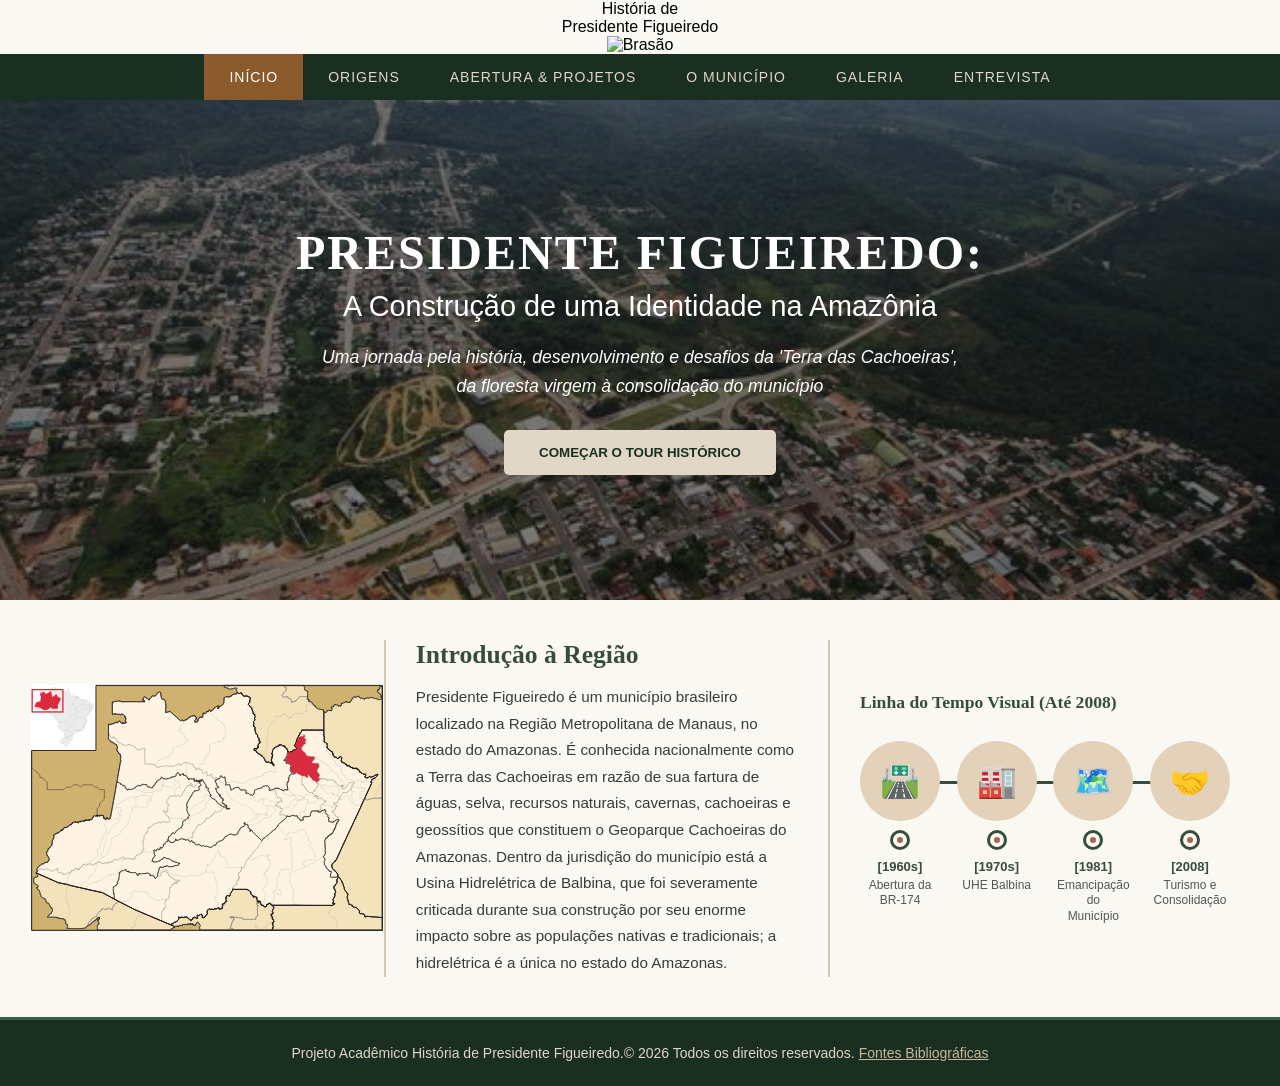
==== index.html @ 741ff8fd "teste2" ====
<!DOCTYPE html>
<html lang="pt-br">
<head>
    <meta charset="UTF-8">
    <meta name="viewport" content="width=device-width, initial-scale=1.0">
    <title>História PF</title>
    <link rel="stylesheet" href="/css/style.css">
</head>
<body>
    
    <!-- inicio da pagina -->
    <header class="header-container">
        
        <div class="texto-topo1">História de</div>
        <div class="texto-topo2">Presidente Figueiredo</div>
        <img class="Brasão-cidade" src="#" alt="Brasão">
        <nav class="barra-navegacao">
            <ul class="links-paginas">
                <li><a class="active" href="#home">INÍCIO</a></li>
                <li><a href="/pages/origens.html">ORIGENS</a></li>
                <li><a href="/pages/abertura_projetos.html">ABERTURA & PROJETOS</a></li>
                <li><a href="/pages/municipio.html">O MUNICÍPIO</a></li>
                <li><a href="/pages/galeria.html">GALERIA</a></li>
                <li><a href="/pages/entrevista.html">ENTREVISTA</a></li>
            </ul>
        </nav>
    </header>

    <main class="main-container">

        <!-- titulo-->
        <section class="secao-inicial">
            <div class="overlay">
                <div class="conteudo-secao">
                    <h1>PRESIDENTE FIGUEIREDO:</h1>
                    <p class="subtitulo">A Construção de uma Identidade na Amazônia</p>
                    <p class="descricao">Uma jornada pela história, desenvolvimento e desafios da 'Terra das Cachoeiras',<br>
                        da floresta virgem à consolidação do município</p>
                    <button class="botao-tour">COMEÇAR O TOUR HISTÓRICO</button>
                </div>
            </div>
        </section>
        
        <!--intro e linha do tempo-->
        <section class="introducao-container">

            <!-- Coluna 1: Mapa -->
            <img src="/img/Presidente_FigueiredoMapa.svg" alt="mapa da cidade" class="mapa-img">

            <!-- Coluna 2: Texto -->
            <article class="bloco-texto">
                <h2>Introdução à Região</h2>
                <p>
                    Presidente Figueiredo é um município brasileiro localizado na Região Metropolitana de Manaus, no estado do
                    Amazonas. É conhecida nacionalmente como a Terra das Cachoeiras em razão de sua fartura de águas, selva,
                    recursos naturais, cavernas, cachoeiras e geossítios que constituem o Geoparque Cachoeiras do Amazonas. Dentro
                    da jurisdição do município está a Usina Hidrelétrica de Balbina, que foi severamente criticada durante sua
                    construção por seu enorme impacto sobre as populações nativas e tradicionais; a hidrelétrica é a única no estado
                    do Amazonas.
                </p>
            </article>

            <!-- Coluna 3: Linha do Tempo -->
            <aside class="timeline-container">
                <h3 class="timeline-title">Linha do Tempo Visual (Até 2008)</h3>
            
                <div class="timeline">
                    <div class="timeline-line"></div>
            
                    <div class="timeline-item">
                        <div class="timeline-icon">🛣️</div>
                        <div class="timeline-node"></div>
                        <div class="timeline-content">
                            <span class="timeline-date">[1960s]</span>
                            <span class="timeline-text">Abertura da BR-174</span>
                        </div>
                    </div>
            
                    <div class="timeline-item">
                        <div class="timeline-icon">🏭</div>
                        <div class="timeline-node"></div>
                        <div class="timeline-content">
                            <span class="timeline-date">[1970s]</span>
                            <span class="timeline-text">UHE Balbina</span>
                        </div>
                    </div>
            
                    <div class="timeline-item">
                        <div class="timeline-icon">🗺️</div>
                        <div class="timeline-node"></div>
                        <div class="timeline-content">
                            <span class="timeline-date">[1981]</span>
                            <span class="timeline-text">Emancipação do<br>Município</span>
                        </div>
                    </div>
            
                    <div class="timeline-item">
                        <div class="timeline-icon">🤝</div>
                        <div class="timeline-node"></div>
                        <div class="timeline-content">
                            <span class="timeline-date">[2008]</span>
                            <span class="timeline-text">Turismo e<br>Consolidação</span>
                        </div>
                    </div>
                </div>
            </aside>

        </section>
    </main>

    <footer class="footer-copyright">
        <div class="footer-conteudo">
            <p>Projeto Acadêmico História de Presidente Figueiredo.&copy; 2026 Todos os direitos reservados. <a href="/pages/bibliografia.html" target="_blank">Fontes Bibliográficas</a></p>
        </div>
    </footer>

</body>
</html>
---- css/style.css ----
* {
    margin: 0;
    padding: 0;
    box-sizing: border-box;
    font-family: 'Segoe UI', Tahoma, Geneva, Verdana, sans-serif;
}

:root {
    --bg-color: #FAF8F2;
    --text-dark: #1A1A1A;
    --line-color: #384C3E;
    --icon-bg: #E3D1BA;
    --node-inner: #A4694D;
}

body {
    margin: 0;
    display: flex;
    flex-direction: column;
    min-height: 100vh;
    background-color: var(--bg-color);
}

/* ── HEADER ── */
.header-container {
    text-align: center;
}

.barra-navegacao {
    background-color: #1a2e22;
    padding: 0;
    width: 100%;
}

.links-paginas {
    list-style: none;
    margin: 0;
    padding: 0;
    display: flex;
    justify-content: center;
    align-items: center;
}

.links-paginas li a {
    display: block;
    padding: 15px 25px;
    color: #e0d7c6;
    text-decoration: none;
    font-weight: 500;
    font-size: 14px;
    letter-spacing: 1px;
    transition: background 0.3s, color 0.3s;
}

.links-paginas li a:hover {
    background-color: #2d4a36;
    color: #ffffff;
}

.active {
    background-color: #8b5a2b !important;
    color: #ffffff !important;
}

/* ── MAIN ── */
.main-container {
    flex: 1;
}

/* ── HERO ── */
.secao-inicial {
    background-image: url('/img/imagem-cidade.jpeg');
    background-size: cover;
    background-position: center;
    background-attachment: fixed;
    min-height: 500px;
    position: relative;
    color: #ffffff;
}

.overlay {
    background-color: rgba(0, 0, 0, 0.5);
    width: 100%;
    height: 100%;
    min-height: 500px;
    display: flex;
    align-items: center;
    justify-content: center;
}

.conteudo-secao {
    text-align: center;
    max-width: 800px;
    padding: 20px;
}

.conteudo-secao h1 {
    font-family: 'Georgia', serif;
    font-size: 3rem;
    margin-bottom: 10px;
    letter-spacing: 2px;
}

.subtitulo {
    font-size: 1.8rem;
    font-weight: 300;
    margin-bottom: 20px;
}

.descricao {
    font-size: 1.1rem;
    line-height: 1.6;
    margin-bottom: 30px;
    font-style: italic;
}

.botao-tour {
    display: inline-block;
    padding: 15px 35px;
    background-color: #e0d7c6;
    color: #1a2e22;
    font-weight: bold;
    border: none;
    border-radius: 5px;
    cursor: pointer;
    transition: transform 0.3s, background 0.3s;
}

.botao-tour:hover {
    background-color: #ffffff;
    transform: scale(1.05);
}

/* ── SEÇÃO INTRO + LINHA DO TEMPO ── */
.introducao-container {
    display: flex;
    flex-direction: row;
    align-items: stretch;
    gap: 0;
    background-color: var(--bg-color);
    padding: 40px 30px;
    max-width: 1400px;
    margin: 0 auto;
    width: 100%;
}

/* Coluna 1 – Mapa */
.mapa-img {
    width: 29%;
    flex-shrink: 0;
    object-fit: contain;
    align-self: center;
}

/* Coluna 2 – Texto */
.bloco-texto {
    flex: 1;
    min-width: 0;
    padding: 0 30px;
    display: flex;
    flex-direction: column;
    justify-content: center;
    border-left: 2px solid #d4c9b0;
    border-right: 2px solid #d4c9b0;
}

.bloco-texto h2 {
    font-family: 'Georgia', serif;
    font-size: 1.6rem;
    color: var(--line-color);
    margin-bottom: 14px;
}

.bloco-texto p {
    font-size: 0.95rem;
    line-height: 1.75;
    color: #3a3a3a;
}

/* Coluna 3 – Timeline */
.timeline-container {
    flex-shrink: 0;
    width: 420px;
    padding: 20px 20px 20px 30px;
    display: flex;
    flex-direction: column;
    justify-content: center;
    align-items: flex-start;
    background-color: var(--bg-color);
    color: var(--text-dark);
}

.timeline-title {
    font-family: 'Georgia', serif;
    font-size: 1.1rem;
    font-weight: bold;
    margin-bottom: 28px;
    color: var(--line-color);
}

/* Linha do tempo – horizontal */
.timeline {
    display: flex;
    flex-direction: row;
    justify-content: space-between;
    align-items: flex-start;
    position: relative;
    width: 100%;
    padding-top: 0;
}

/* Linha conectora horizontal */
.timeline-line {
    position: absolute;
    top: 40px;
    left: 40px;
    right: 40px;
    width: auto;
    height: 3px;
    background-color: var(--line-color);
    z-index: 1;
}

/* Cada item */
.timeline-item {
    display: flex;
    flex-direction: column;
    align-items: center;
    position: relative;
    z-index: 2;
    width: 80px;
    text-align: center;
}

/* Ícone circular */
.timeline-icon {
    width: 80px;
    height: 80px;
    background-color: var(--icon-bg);
    border-radius: 50%;
    display: flex;
    justify-content: center;
    align-items: center;
    font-size: 32px;
    flex-shrink: 0;
    margin-bottom: 12px;
}

/* Nó na linha */
.timeline-node {
    width: 14px;
    height: 14px;
    background-color: var(--node-inner);
    border: 4px solid var(--bg-color);
    box-shadow: 0 0 0 3px var(--line-color);
    border-radius: 50%;
    margin-bottom: 12px;
}

/* Texto abaixo do nó */
.timeline-content {
    display: flex;
    flex-direction: column;
    align-items: center;
}

.timeline-date {
    font-weight: bold;
    font-size: 13px;
    margin-bottom: 4px;
    color: var(--line-color);
}

.timeline-text {
    font-size: 12px;
    line-height: 1.3;
    color: #555;
}

/* ── FOOTER ── */
.footer-copyright {
    background-color: #1a2e22;
    color: #e0d7c6;
    padding: 5px 0;
    font-family: 'Georgia', serif;
    font-size: 14px;
    border-top: 3px solid #3d5a45;
}

.footer-conteudo {
    padding: 20px;
    text-align: center;
}

.footer-conteudo a {
    color: #c9b99a;
    text-decoration: underline;
}

/* ── RESPONSIVIDADE ── */
@media (max-width: 1024px) {
    .timeline-container {
        width: 360px;
    }
}

@media (max-width: 768px) {
    .introducao-container {
        flex-direction: column;
        align-items: center;
        padding: 30px 20px;
        gap: 30px;
    }

    .mapa-img {
        width: 180px;
    }

    .bloco-texto {
        border-left: none;
        border-right: none;
        border-top: 2px solid #d4c9b0;
        border-bottom: 2px solid #d4c9b0;
        padding: 20px 0;
    }

    .timeline-container {
        width: 100%;
        padding: 0;
        align-items: center;
    }

    .timeline-title {
        text-align: center;
    }

    .timeline-line {
        top: 40px;
        left: 40px;
        right: 40px;
    }

    .conteudo-secao h1 {
        font-size: 2rem;
    }

    .subtitulo {
        font-size: 1.3rem;
    }
}

@media (max-width: 480px) {
    .links-paginas {
        flex-wrap: wrap;
    }

    .links-paginas li a {
        padding: 10px 12px;
        font-size: 12px;
    }

    .timeline-item {
        width: 60px;
    }

    .timeline-icon {
        width: 60px;
        height: 60px;
        font-size: 24px;
    }

    .timeline-line {
        top: 30px;
        left: 30px;
        right: 30px;
    }
}
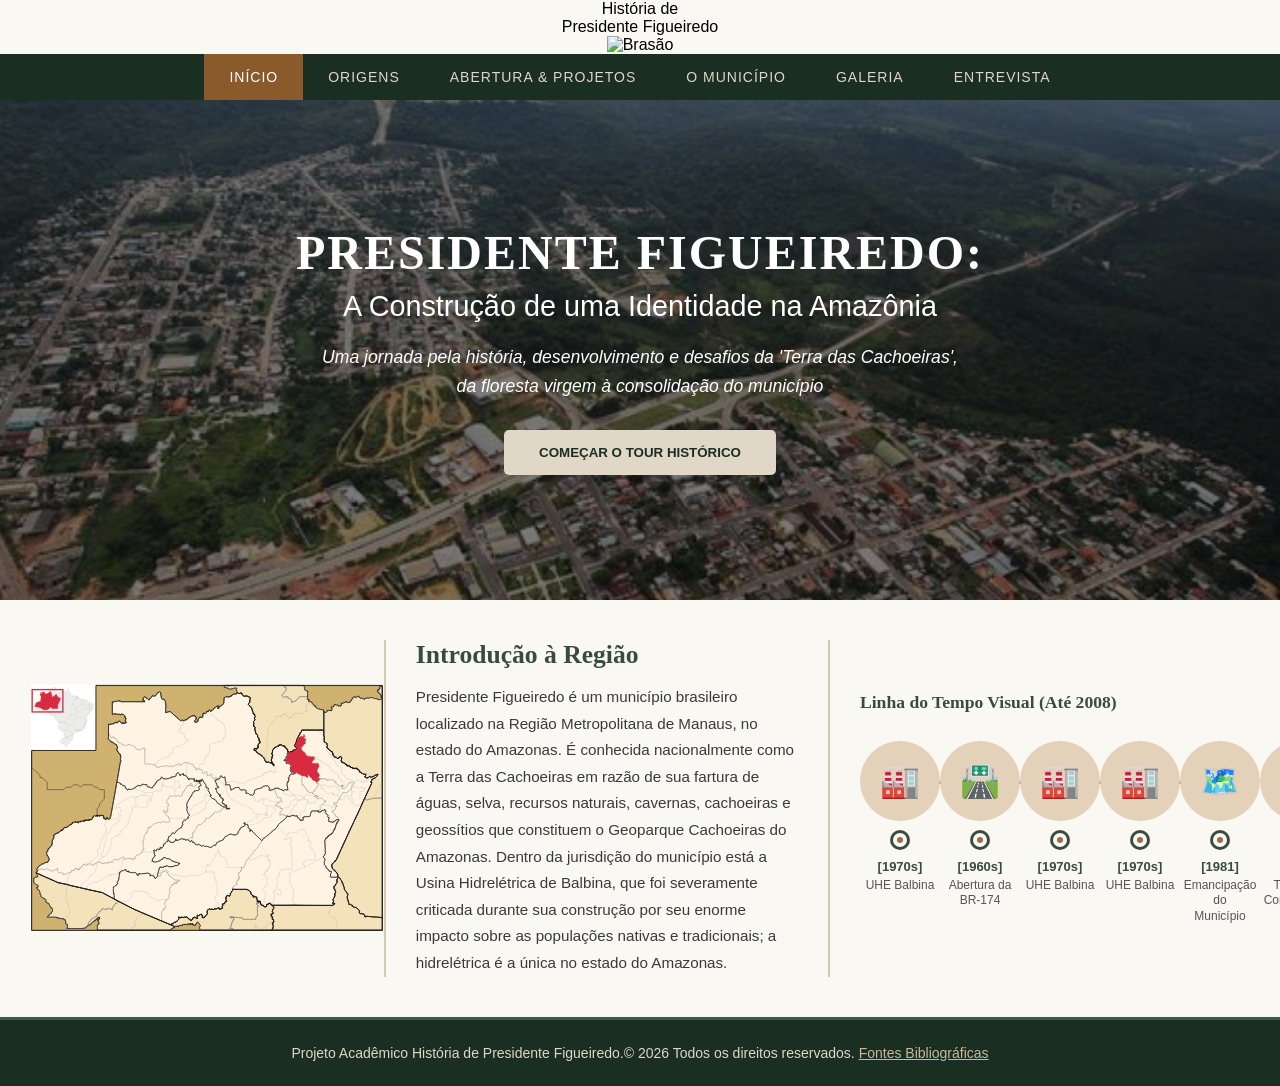
==== commit cfc70430: "modificação index e origens" ====
--- a/index.html
+++ b/index.html
@@ -16,7 +16,7 @@
         <img class="Brasão-cidade" src="#" alt="Brasão">
         <nav class="barra-navegacao">
             <ul class="links-paginas">
-                <li><a class="active" href="#home">INÍCIO</a></li>
+                <li><a class="active" href="#">INÍCIO</a></li>
                 <li><a href="/pages/origens.html">ORIGENS</a></li>
                 <li><a href="/pages/abertura_projetos.html">ABERTURA & PROJETOS</a></li>
                 <li><a href="/pages/municipio.html">O MUNICÍPIO</a></li>
@@ -63,9 +63,18 @@
             <!-- Coluna 3: Linha do Tempo -->
             <aside class="timeline-container">
                 <h3 class="timeline-title">Linha do Tempo Visual (Até 2008)</h3>
-            
+                <!--tudo aq será re-editado-->
                 <div class="timeline">
                     <div class="timeline-line"></div>
+
+                    <div class="timeline-item">
+                        <div class="timeline-icon">🏭</div>
+                        <div class="timeline-node"></div>
+                        <div class="timeline-content">
+                            <span class="timeline-date">[1970s]</span>
+                            <span class="timeline-text">UHE Balbina</span>
+                        </div>
+                    </div>
             
                     <div class="timeline-item">
                         <div class="timeline-icon">🛣️</div>
@@ -84,7 +93,16 @@
                             <span class="timeline-text">UHE Balbina</span>
                         </div>
                     </div>
-            
+
+                    <div class="timeline-item">
+                        <div class="timeline-icon">🏭</div>
+                        <div class="timeline-node"></div>
+                        <div class="timeline-content">
+                            <span class="timeline-date">[1970s]</span>
+                            <span class="timeline-text">UHE Balbina</span>
+                        </div>
+                    </div>
+
                     <div class="timeline-item">
                         <div class="timeline-icon">🗺️</div>
                         <div class="timeline-node"></div>
@@ -104,7 +122,6 @@
                     </div>
                 </div>
             </aside>
-
         </section>
     </main>
 
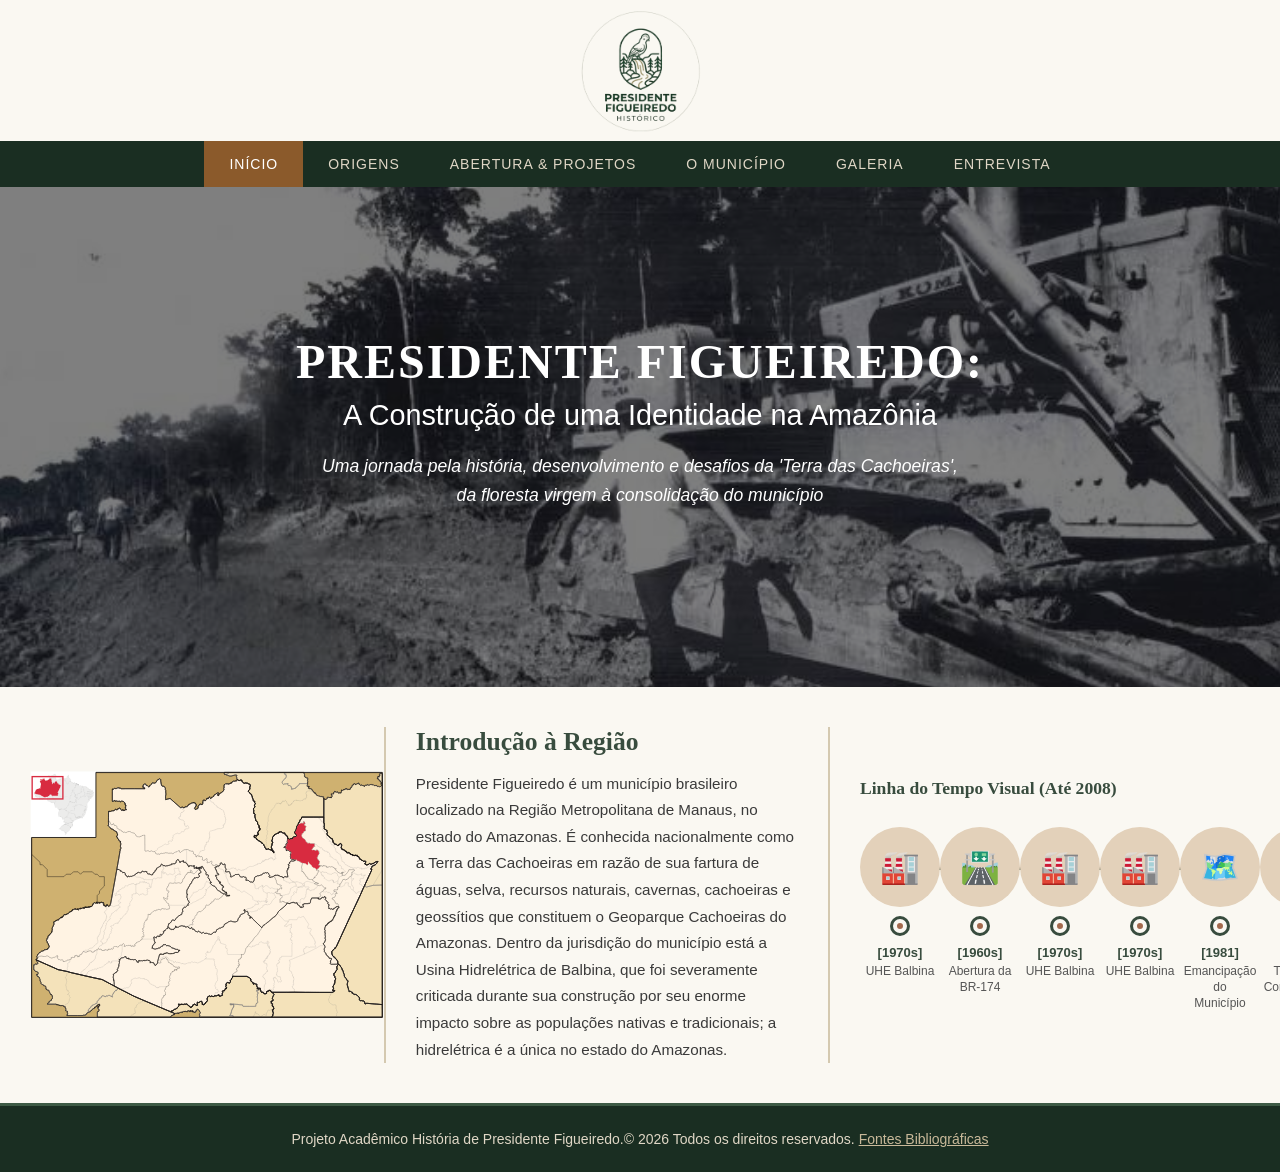
==== commit 86fdf5cb: "alteração header, link e navs. Logo adicinonada" ====
--- a/index.html
+++ b/index.html
@@ -4,6 +4,7 @@
     <meta charset="UTF-8">
     <meta name="viewport" content="width=device-width, initial-scale=1.0">
     <title>História PF</title>
+    <link rel="icon" type="logo" href="/img/galo,logomini.png">
     <link rel="stylesheet" href="/css/style.css">
 </head>
 <body>
@@ -11,20 +12,29 @@
     <!-- inicio da pagina -->
     <header class="header-container">
         
-        <div class="texto-topo1">História de</div>
-        <div class="texto-topo2">Presidente Figueiredo</div>
-        <img class="Brasão-cidade" src="#" alt="Brasão">
-        <nav class="barra-navegacao">
-            <ul class="links-paginas">
-                <li><a class="active" href="#">INÍCIO</a></li>
-                <li><a href="/pages/origens.html">ORIGENS</a></li>
-                <li><a href="/pages/abertura_projetos.html">ABERTURA & PROJETOS</a></li>
-                <li><a href="/pages/municipio.html">O MUNICÍPIO</a></li>
-                <li><a href="/pages/galeria.html">GALERIA</a></li>
-                <li><a href="/pages/entrevista.html">ENTREVISTA</a></li>
-            </ul>
-        </nav>
+        <div class="logo-container">
+
+            <img class="logo-site" src="/img/galo,logomax.png" alt="Logo Site">
+
+            <!--
+            <div class="texto-logo">
+                <span class="subtitulo-logo">História de</span>
+                <h1 class="titulo-logo">Presidente<br>Figueiredo</h1>
+            </div>
+            -->
+        </div>
     </header>
+
+    <nav class="barra-navegacao">
+        <ul class="links-paginas">
+            <li><a class="active" href="#">INÍCIO</a></li>
+            <li><a href="/pages/origens.html">ORIGENS</a></li>
+            <li><a href="/pages/abertura_projetos.html">ABERTURA & PROJETOS</a></li>
+            <li><a href="/pages/municipio.html">O MUNICÍPIO</a></li>
+            <li><a href="/pages/galeria.html">GALERIA</a></li>
+            <li><a href="/pages/entrevista.html">ENTREVISTA</a></li>
+        </ul>
+    </nav>
 
     <main class="main-container">
 
@@ -36,7 +46,7 @@
                     <p class="subtitulo">A Construção de uma Identidade na Amazônia</p>
                     <p class="descricao">Uma jornada pela história, desenvolvimento e desafios da 'Terra das Cachoeiras',<br>
                         da floresta virgem à consolidação do município</p>
-                    <button class="botao-tour">COMEÇAR O TOUR HISTÓRICO</button>
+                    <!--<button class="botao-tour">COMEÇAR O TOUR HISTÓRICO</button>-->
                 </div>
             </div>
         </section>
--- a/css/style.css
+++ b/css/style.css
@@ -22,6 +22,17 @@
 }
 
 /* ── HEADER ── */
+
+.logo-container {
+    display: flex;
+    align-items: center;
+    justify-content: center;
+}
+
+.logo-site {
+    width: 11%;
+}
+
 .header-container {
     text-align: center;
 }
@@ -30,6 +41,9 @@
     background-color: #1a2e22;
     padding: 0;
     width: 100%;
+    position: sticky;
+    top: 0;
+    z-index: 1000;
 }
 
 .links-paginas {
@@ -69,7 +83,7 @@
 
 /* ── HERO ── */
 .secao-inicial {
-    background-image: url('/img/imagem-cidade.jpeg');
+    background-image: url('/img/construcaobr.jpg');
     background-size: cover;
     background-position: center;
     background-attachment: fixed;
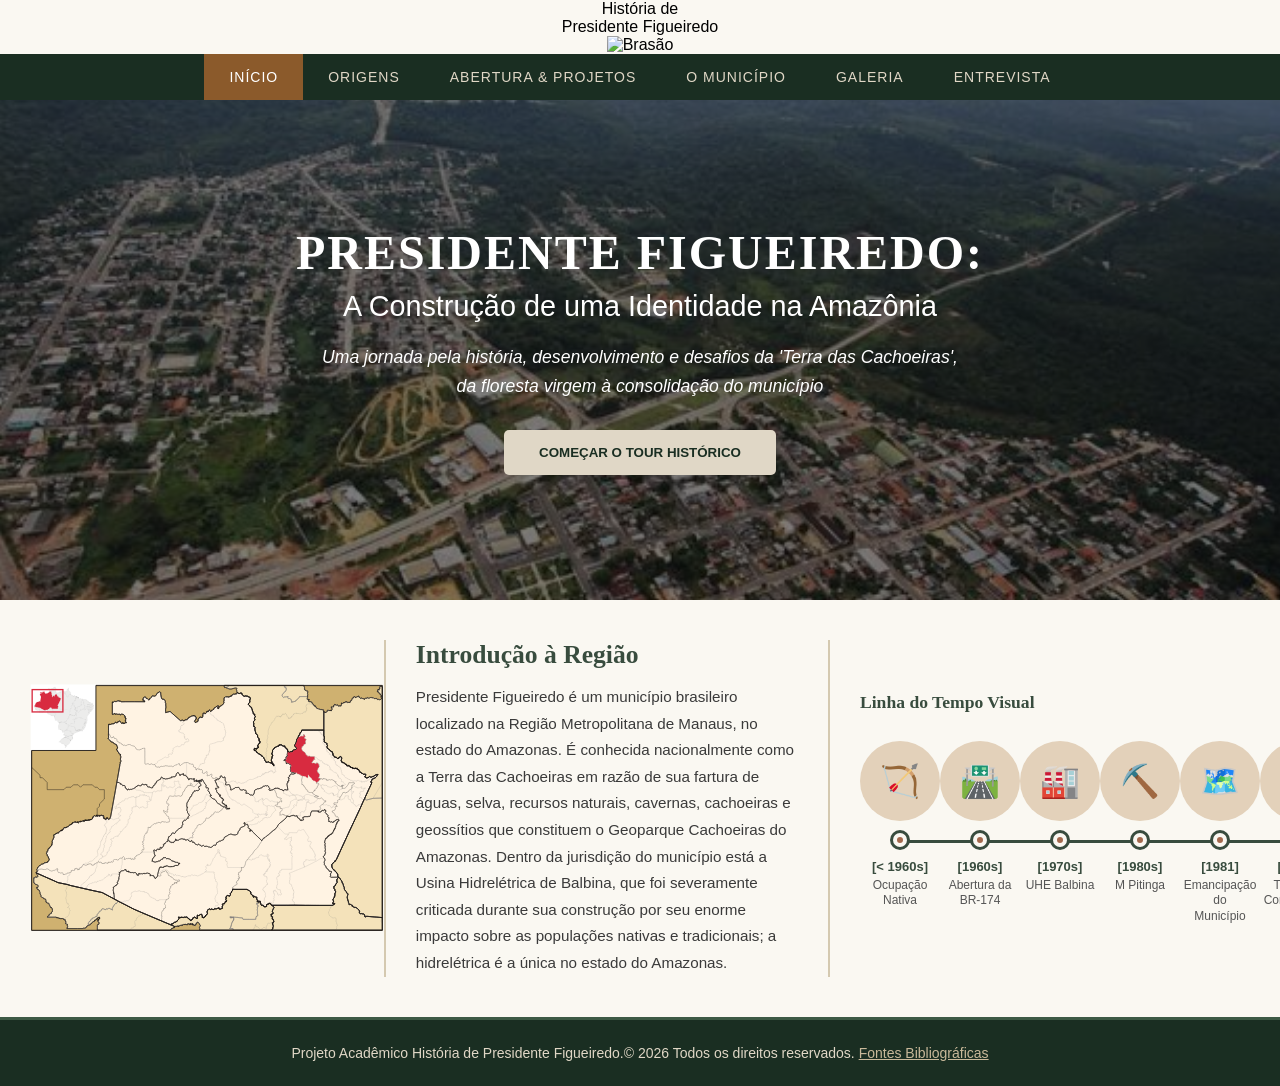
==== commit 93875681: "modificação linha do tempo" ====
--- a/index.html
+++ b/index.html
@@ -4,7 +4,6 @@
     <meta charset="UTF-8">
     <meta name="viewport" content="width=device-width, initial-scale=1.0">
     <title>História PF</title>
-    <link rel="icon" type="logo" href="/img/galo,logomini.png">
     <link rel="stylesheet" href="/css/style.css">
 </head>
 <body>
@@ -12,29 +11,20 @@
     <!-- inicio da pagina -->
     <header class="header-container">
         
-        <div class="logo-container">
-
-            <img class="logo-site" src="/img/galo,logomax.png" alt="Logo Site">
-
-            <!--
-            <div class="texto-logo">
-                <span class="subtitulo-logo">História de</span>
-                <h1 class="titulo-logo">Presidente<br>Figueiredo</h1>
-            </div>
-            -->
-        </div>
+        <div class="texto-topo1">História de</div>
+        <div class="texto-topo2">Presidente Figueiredo</div>
+        <img class="Brasão-cidade" src="#" alt="Brasão">
+        <nav class="barra-navegacao">
+            <ul class="links-paginas">
+                <li><a class="active" href="#">INÍCIO</a></li>
+                <li><a href="/pages/origens.html">ORIGENS</a></li>
+                <li><a href="/pages/abertura_projetos.html">ABERTURA & PROJETOS</a></li>
+                <li><a href="/pages/municipio.html">O MUNICÍPIO</a></li>
+                <li><a href="/pages/galeria.html">GALERIA</a></li>
+                <li><a href="/pages/entrevista.html">ENTREVISTA</a></li>
+            </ul>
+        </nav>
     </header>
-
-    <nav class="barra-navegacao">
-        <ul class="links-paginas">
-            <li><a class="active" href="#">INÍCIO</a></li>
-            <li><a href="/pages/origens.html">ORIGENS</a></li>
-            <li><a href="/pages/abertura_projetos.html">ABERTURA & PROJETOS</a></li>
-            <li><a href="/pages/municipio.html">O MUNICÍPIO</a></li>
-            <li><a href="/pages/galeria.html">GALERIA</a></li>
-            <li><a href="/pages/entrevista.html">ENTREVISTA</a></li>
-        </ul>
-    </nav>
 
     <main class="main-container">
 
@@ -46,7 +36,7 @@
                     <p class="subtitulo">A Construção de uma Identidade na Amazônia</p>
                     <p class="descricao">Uma jornada pela história, desenvolvimento e desafios da 'Terra das Cachoeiras',<br>
                         da floresta virgem à consolidação do município</p>
-                    <!--<button class="botao-tour">COMEÇAR O TOUR HISTÓRICO</button>-->
+                    <button class="botao-tour">COMEÇAR O TOUR HISTÓRICO</button>
                 </div>
             </div>
         </section>
@@ -72,17 +62,17 @@
 
             <!-- Coluna 3: Linha do Tempo -->
             <aside class="timeline-container">
-                <h3 class="timeline-title">Linha do Tempo Visual (Até 2008)</h3>
+                <h3 class="timeline-title">Linha do Tempo Visual</h3>
                 <!--tudo aq será re-editado-->
                 <div class="timeline">
                     <div class="timeline-line"></div>
 
                     <div class="timeline-item">
-                        <div class="timeline-icon">🏭</div>
+                        <div class="timeline-icon">🏹</div>
                         <div class="timeline-node"></div>
                         <div class="timeline-content">
-                            <span class="timeline-date">[1970s]</span>
-                            <span class="timeline-text">UHE Balbina</span>
+                            <span class="timeline-date">[< 1960s]</span>
+                            <span class="timeline-text">Ocupação Nativa</span>
                         </div>
                     </div>
             
@@ -105,11 +95,11 @@
                     </div>
 
                     <div class="timeline-item">
-                        <div class="timeline-icon">🏭</div>
+                        <div class="timeline-icon">⛏️</div>
                         <div class="timeline-node"></div>
                         <div class="timeline-content">
-                            <span class="timeline-date">[1970s]</span>
-                            <span class="timeline-text">UHE Balbina</span>
+                            <span class="timeline-date">[1980s]</span>
+                            <span class="timeline-text">M Pitinga</span>
                         </div>
                     </div>
 
@@ -126,7 +116,7 @@
                         <div class="timeline-icon">🤝</div>
                         <div class="timeline-node"></div>
                         <div class="timeline-content">
-                            <span class="timeline-date">[2008]</span>
+                            <span class="timeline-date">[2000s]</span>
                             <span class="timeline-text">Turismo e<br>Consolidação</span>
                         </div>
                     </div>
--- a/css/style.css
+++ b/css/style.css
@@ -22,17 +22,6 @@
 }
 
 /* ── HEADER ── */
-
-.logo-container {
-    display: flex;
-    align-items: center;
-    justify-content: center;
-}
-
-.logo-site {
-    width: 11%;
-}
-
 .header-container {
     text-align: center;
 }
@@ -41,9 +30,6 @@
     background-color: #1a2e22;
     padding: 0;
     width: 100%;
-    position: sticky;
-    top: 0;
-    z-index: 1000;
 }
 
 .links-paginas {
@@ -83,7 +69,7 @@
 
 /* ── HERO ── */
 .secao-inicial {
-    background-image: url('/img/construcaobr.jpg');
+    background-image: url('/img/imagem-cidade.jpeg');
     background-size: cover;
     background-position: center;
     background-attachment: fixed;
@@ -226,9 +212,9 @@
 /* Linha conectora horizontal */
 .timeline-line {
     position: absolute;
-    top: 40px;
+    top: 99px;
     left: 40px;
-    right: 40px;
+    right: -62px;
     width: auto;
     height: 3px;
     background-color: var(--line-color);
@@ -349,7 +335,7 @@
     }
 
     .timeline-line {
-        top: 40px;
+        top: 99px;
         left: 40px;
         right: 40px;
     }
@@ -384,7 +370,7 @@
     }
 
     .timeline-line {
-        top: 30px;
+        top: 79px; /* ícone (60px) + margin-bottom (12px) + metade do nó (7px) */
         left: 30px;
         right: 30px;
     }
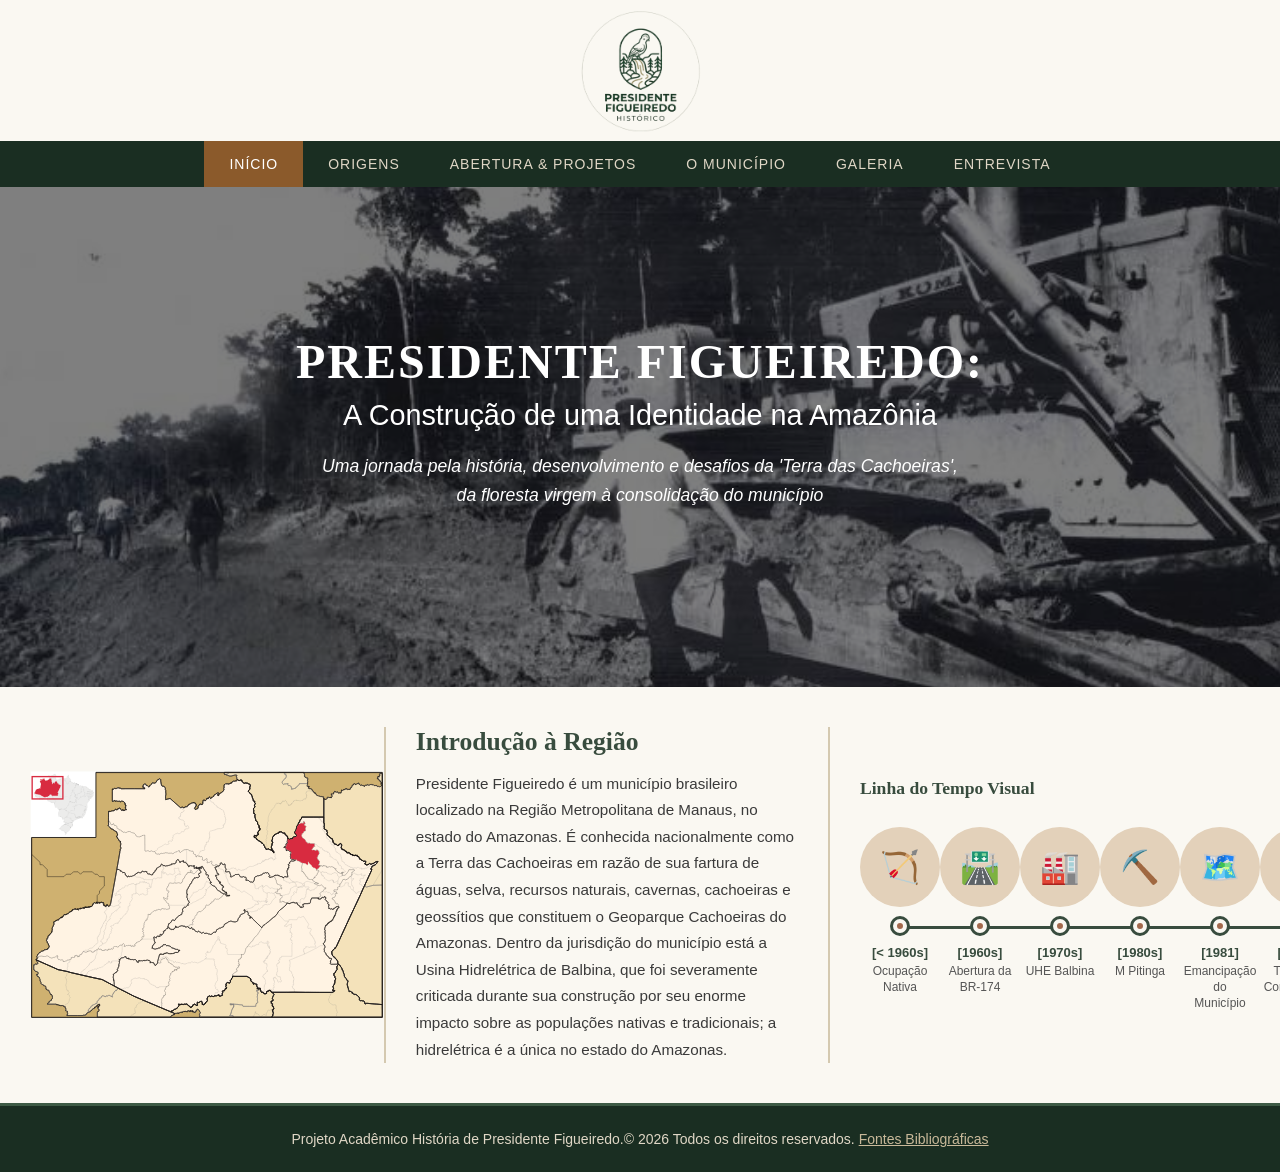
==== commit caf05b65: "Merge branch 'main' of https://github.com/antoniooccarlos/ProjetoExten--o" ====
--- a/index.html
+++ b/index.html
@@ -4,6 +4,7 @@
     <meta charset="UTF-8">
     <meta name="viewport" content="width=device-width, initial-scale=1.0">
     <title>História PF</title>
+    <link rel="icon" type="logo" href="/img/galo,logomini.png">
     <link rel="stylesheet" href="/css/style.css">
 </head>
 <body>
@@ -11,20 +12,29 @@
     <!-- inicio da pagina -->
     <header class="header-container">
         
-        <div class="texto-topo1">História de</div>
-        <div class="texto-topo2">Presidente Figueiredo</div>
-        <img class="Brasão-cidade" src="#" alt="Brasão">
-        <nav class="barra-navegacao">
-            <ul class="links-paginas">
-                <li><a class="active" href="#">INÍCIO</a></li>
-                <li><a href="/pages/origens.html">ORIGENS</a></li>
-                <li><a href="/pages/abertura_projetos.html">ABERTURA & PROJETOS</a></li>
-                <li><a href="/pages/municipio.html">O MUNICÍPIO</a></li>
-                <li><a href="/pages/galeria.html">GALERIA</a></li>
-                <li><a href="/pages/entrevista.html">ENTREVISTA</a></li>
-            </ul>
-        </nav>
+        <div class="logo-container">
+
+            <img class="logo-site" src="/img/galo,logomax.png" alt="Logo Site">
+
+            <!--
+            <div class="texto-logo">
+                <span class="subtitulo-logo">História de</span>
+                <h1 class="titulo-logo">Presidente<br>Figueiredo</h1>
+            </div>
+            -->
+        </div>
     </header>
+
+    <nav class="barra-navegacao">
+        <ul class="links-paginas">
+            <li><a class="active" href="#">INÍCIO</a></li>
+            <li><a href="/pages/origens.html">ORIGENS</a></li>
+            <li><a href="/pages/abertura_projetos.html">ABERTURA & PROJETOS</a></li>
+            <li><a href="/pages/municipio.html">O MUNICÍPIO</a></li>
+            <li><a href="/pages/galeria.html">GALERIA</a></li>
+            <li><a href="/pages/entrevista.html">ENTREVISTA</a></li>
+        </ul>
+    </nav>
 
     <main class="main-container">
 
@@ -36,7 +46,7 @@
                     <p class="subtitulo">A Construção de uma Identidade na Amazônia</p>
                     <p class="descricao">Uma jornada pela história, desenvolvimento e desafios da 'Terra das Cachoeiras',<br>
                         da floresta virgem à consolidação do município</p>
-                    <button class="botao-tour">COMEÇAR O TOUR HISTÓRICO</button>
+                    <!--<button class="botao-tour">COMEÇAR O TOUR HISTÓRICO</button>-->
                 </div>
             </div>
         </section>
--- a/css/style.css
+++ b/css/style.css
@@ -22,6 +22,17 @@
 }
 
 /* ── HEADER ── */
+
+.logo-container {
+    display: flex;
+    align-items: center;
+    justify-content: center;
+}
+
+.logo-site {
+    width: 11%;
+}
+
 .header-container {
     text-align: center;
 }
@@ -30,6 +41,9 @@
     background-color: #1a2e22;
     padding: 0;
     width: 100%;
+    position: sticky;
+    top: 0;
+    z-index: 1000;
 }
 
 .links-paginas {
@@ -69,7 +83,7 @@
 
 /* ── HERO ── */
 .secao-inicial {
-    background-image: url('/img/imagem-cidade.jpeg');
+    background-image: url('/img/construcaobr.jpg');
     background-size: cover;
     background-position: center;
     background-attachment: fixed;
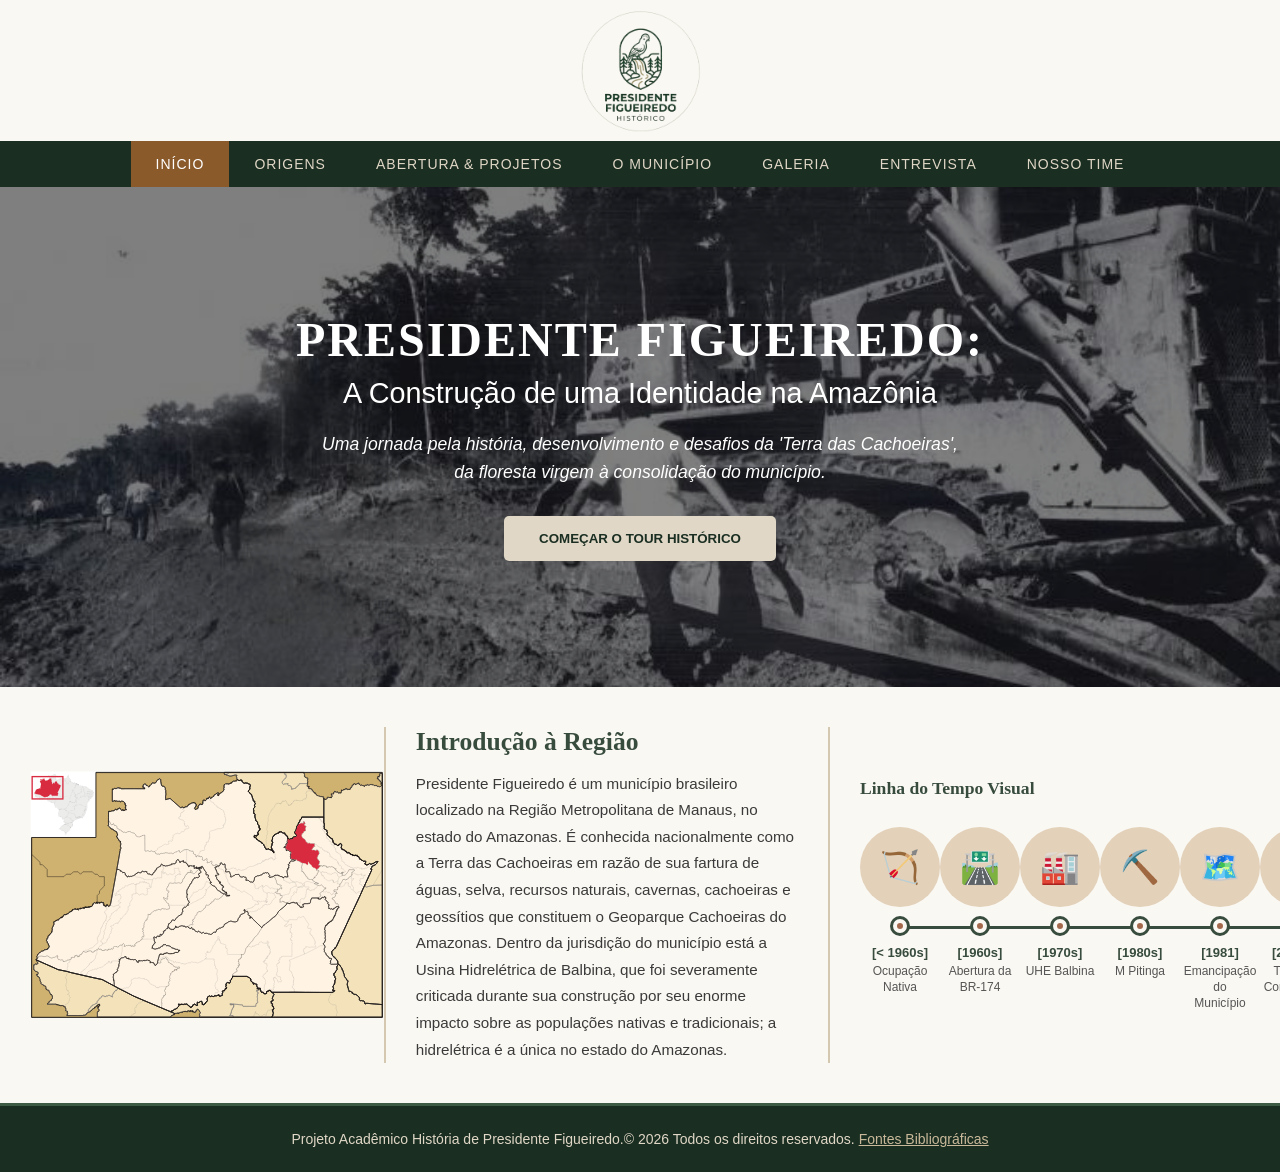
==== commit e536124f: "edição das pgs e mudanças no codigo e comentarios" ====
--- a/index.html
+++ b/index.html
@@ -3,7 +3,7 @@
 <head>
     <meta charset="UTF-8">
     <meta name="viewport" content="width=device-width, initial-scale=1.0">
-    <title>História PF</title>
+    <title>PF Histórico</title>
     <link rel="icon" type="logo" href="/img/galo,logomini.png">
     <link rel="stylesheet" href="/css/style.css">
 </head>
@@ -33,31 +33,30 @@
             <li><a href="/pages/municipio.html">O MUNICÍPIO</a></li>
             <li><a href="/pages/galeria.html">GALERIA</a></li>
             <li><a href="/pages/entrevista.html">ENTREVISTA</a></li>
+            <li><a href="#">NOSSO TIME</a></li>
         </ul>
     </nav>
 
     <main class="main-container">
 
-        <!-- titulo-->
         <section class="secao-inicial">
             <div class="overlay">
                 <div class="conteudo-secao">
                     <h1>PRESIDENTE FIGUEIREDO:</h1>
                     <p class="subtitulo">A Construção de uma Identidade na Amazônia</p>
                     <p class="descricao">Uma jornada pela história, desenvolvimento e desafios da 'Terra das Cachoeiras',<br>
-                        da floresta virgem à consolidação do município</p>
-                    <!--<button class="botao-tour">COMEÇAR O TOUR HISTÓRICO</button>-->
+                        da floresta virgem à consolidação do município.
+                    </p>
+                    <a href="/pages/origens.html"><button class="botao-tour">COMEÇAR O TOUR HISTÓRICO</button></a>
                 </div>
             </div>
         </section>
         
-        <!--intro e linha do tempo-->
+
         <section class="introducao-container">
 
-            <!-- Coluna 1: Mapa -->
             <img src="/img/Presidente_FigueiredoMapa.svg" alt="mapa da cidade" class="mapa-img">
 
-            <!-- Coluna 2: Texto -->
             <article class="bloco-texto">
                 <h2>Introdução à Região</h2>
                 <p>
@@ -70,10 +69,8 @@
                 </p>
             </article>
 
-            <!-- Coluna 3: Linha do Tempo -->
             <aside class="timeline-container">
                 <h3 class="timeline-title">Linha do Tempo Visual</h3>
-                <!--tudo aq será re-editado-->
                 <div class="timeline">
                     <div class="timeline-line"></div>
 
@@ -126,7 +123,7 @@
                         <div class="timeline-icon">🤝</div>
                         <div class="timeline-node"></div>
                         <div class="timeline-content">
-                            <span class="timeline-date">[2000s]</span>
+                            <span class="timeline-date">[2000s >]</span>
                             <span class="timeline-text">Turismo e<br>Consolidação</span>
                         </div>
                     </div>
--- a/css/style.css
+++ b/css/style.css
@@ -20,8 +20,6 @@
     min-height: 100vh;
     background-color: var(--bg-color);
 }
-
-/* ── HEADER ── */
 
 .logo-container {
     display: flex;
@@ -76,17 +74,15 @@
     color: #ffffff !important;
 }
 
-/* ── MAIN ── */
 .main-container {
     flex: 1;
 }
 
-/* ── HERO ── */
 .secao-inicial {
     background-image: url('/img/construcaobr.jpg');
     background-size: cover;
     background-position: center;
-    background-attachment: fixed;
+    background-attachment: scroll;
     min-height: 500px;
     position: relative;
     color: #ffffff;
@@ -291,7 +287,6 @@
     color: #555;
 }
 
-/* ── FOOTER ── */
 .footer-copyright {
     background-color: #1a2e22;
     color: #e0d7c6;
@@ -384,8 +379,1737 @@
     }
 
     .timeline-line {
-        top: 79px; /* ícone (60px) + margin-bottom (12px) + metade do nó (7px) */
+        top: 79px;
         left: 30px;
         right: 30px;
     }
 }
+
+
+/* municipio.html Prefixo: .mun- */
+
+:root {
+    --mun-verde-escuro : #1a2e22;
+    --mun-verde-medio  : #2d4a36;
+    --mun-marrom       : #8b5a2b;
+    --mun-creme        : #e0d7c6;
+    --mun-borda        : #d4c9b0;
+    --mun-card-bg      : #ffffff;
+    --mun-grafico-barra: #384C3E;
+    --mun-bg-turismo   : url('#');
+}
+
+/* hero */
+.mun-hero {
+    background-color: var(--mun-verde-medio);
+    background-size: cover;
+    background-position: center;
+    position: relative;
+}
+
+.mun-hero-overlay {
+    background-color: var(--mun-verde-medio);
+    padding: 60px 20px;
+    display: flex;
+    align-items: center;
+    justify-content: center;
+}
+
+.mun-hero-conteudo {
+    text-align: center;
+    max-width: 860px;
+}
+
+.mun-hero-conteudo h1 {
+    font-family: 'Georgia', serif;
+    font-size: 2.4rem;
+    font-weight: bold;
+    color: var(--mun-creme);
+    letter-spacing: 2px;
+    text-transform: uppercase;
+    margin-bottom: 10px;
+}
+
+.mun-hero-sub {
+    font-size: 1.1rem;
+    font-weight: 300;
+    color: #c9b99a;
+    letter-spacing: 1px;
+}
+
+/* seção */
+.mun-secao {
+    padding: 60px 40px;
+    background-color: var(--bg-color);
+    border-bottom: 2px solid var(--mun-borda);
+    max-width: 1200px;
+    margin: 0 auto;
+    width: 100%;
+}
+
+/* Fundo alternado para seções pares */
+.mun-secao-alt {
+    background-color: #f2ede4;
+}
+
+.mun-secao-cabecalho {
+    display: flex;
+    align-items: baseline;
+    gap: 14px;
+    margin-bottom: 36px;
+    padding-bottom: 12px;
+    border-bottom: 2px solid var(--mun-borda);
+}
+
+.mun-num-secao {
+    font-family: 'Georgia', serif;
+    font-size: 2.4rem;
+    font-weight: bold;
+    color: var(--mun-marrom);
+    line-height: 1;
+    opacity: 0.7;
+}
+
+.mun-titulo-secao {
+    font-family: 'Georgia', serif;
+    font-size: 1rem;
+    font-weight: bold;
+    letter-spacing: 2px;
+    text-transform: uppercase;
+    color: var(--mun-verde-escuro);
+}
+
+.mun-secao-corpo {
+    display: flex;
+    flex-direction: column;
+    gap: 28px;
+}
+
+.mun-dois-col {
+    flex-direction: row;
+    align-items: flex-start;
+    gap: 40px;
+}
+
+.mun-col-texto {
+    flex: 1;
+    display: flex;
+    flex-direction: column;
+    gap: 14px;
+}
+
+.mun-col-texto p {
+    font-size: 0.95rem;
+    line-height: 1.75;
+    color: #3a3a3a;
+}
+
+.mun-col-midia {
+    flex: 0 0 340px;
+}
+
+.mun-bloco-titulo {
+    font-family: 'Georgia', serif;
+    font-size: 1.35rem;
+    color: var(--mun-verde-escuro);
+    margin-bottom: 6px;
+}
+
+.mun-figura {
+    display: flex;
+    flex-direction: column;
+    gap: 8px;
+}
+
+.mun-img {
+    width: 100%;
+    height: 220px;
+    object-fit: cover;
+    border: 3px solid var(--mun-borda);
+    border-radius: 3px;
+    background-color: #c8bfaf;
+}
+
+.mun-figura figcaption {
+    font-size: 0.8rem;
+    color: #777;
+    font-style: italic;
+    text-align: center;
+}
+
+.mun-texto-centro {
+    text-align: center;
+    max-width: 700px;
+    margin: 0 auto;
+    display: flex;
+    flex-direction: column;
+    gap: 10px;
+}
+
+.mun-texto-centro p {
+    font-size: 0.95rem;
+    line-height: 1.7;
+    color: #3a3a3a;
+}
+
+/* ── GRÁFICO DE BARRAS ── */
+.mun-grafico-wrap {
+    display: flex;
+    flex-direction: column;
+    align-items: center;
+    gap: 16px;
+}
+
+.mun-grafico-legenda {
+    font-size: 0.85rem;
+    font-weight: 600;
+    color: #444;
+    letter-spacing: 0.5px;
+}
+
+.mun-grafico {
+    display: flex;
+    align-items: flex-end;
+    gap: 28px;
+    height: 200px;
+    padding: 0 16px;
+    border-bottom: 2px solid #aaa;
+    border-left: 2px solid #aaa;
+}
+
+.mun-barra-grupo {
+    display: flex;
+    flex-direction: column;
+    align-items: center;
+    gap: 4px;
+    position: relative;
+}
+
+.mun-barra {
+    width: 52px;
+    height: var(--h);
+    background-color: var(--mun-grafico-barra);
+    border-radius: 3px 3px 0 0;
+    transition: opacity 0.3s;
+    min-height: 8px;
+}
+
+.mun-barra:hover {
+    opacity: 0.75;
+}
+
+.mun-barra-valor {
+    font-size: 0.75rem;
+    font-weight: 700;
+    color: #333;
+    position: absolute;
+    bottom: calc(var(--h) + 4px);
+}
+
+.mun-barra-ano {
+    font-size: 0.78rem;
+    color: #555;
+    margin-top: 6px;
+    white-space: nowrap;
+}
+
+.mun-cards-grid {
+    display: grid;
+    grid-template-columns: repeat(auto-fit, minmax(180px, 1fr));
+    gap: 20px;
+}
+
+.mun-card {
+    background-color: var(--mun-card-bg);
+    border: 1px solid var(--mun-borda);
+    border-top: 4px solid var(--mun-marrom);
+    border-radius: 4px;
+    padding: 22px 18px;
+    display: flex;
+    flex-direction: column;
+    gap: 8px;
+    transition: box-shadow 0.25s, transform 0.25s;
+}
+
+.mun-card:hover {
+    box-shadow: 0 6px 18px rgba(0,0,0,0.1);
+    transform: translateY(-3px);
+}
+
+.mun-card-icone {
+    font-size: 2rem;
+}
+
+.mun-card-titulo {
+    font-family: 'Georgia', serif;
+    font-size: 1rem;
+    font-weight: bold;
+    color: var(--mun-verde-escuro);
+    text-transform: uppercase;
+    letter-spacing: 1px;
+}
+
+.mun-card-desc {
+    font-size: 0.88rem;
+    line-height: 1.5;
+    color: #555;
+}
+
+.mun-banner-foto {
+    position: relative;
+    width: 100%;
+    height: 380px;
+    overflow: hidden;
+    border-radius: 4px;
+}
+
+.mun-banner-img {
+    width: 100%;
+    height: 100%;
+    object-fit: cover;
+    /* Placeholder enquanto a imagem real não é inserida */
+    background-color: #5a7a5e;
+    display: block;
+}
+
+.mun-banner-overlay {
+    position: absolute;
+    bottom: 0;
+    left: 0;
+    right: 0;
+    padding: 32px 36px;
+    background: linear-gradient(to top, rgba(0,0,0,0.82) 0%, rgba(0,0,0,0) 100%);
+    color: #ffffff;
+}
+
+.mun-banner-overlay h3 {
+    font-family: 'Georgia', serif;
+    font-size: 1.7rem;
+    margin-bottom: 10px;
+}
+
+.mun-banner-overlay p {
+    font-size: 0.92rem;
+    line-height: 1.65;
+    max-width: 680px;
+    color: #e8e0d4;
+}
+
+/* ── RESPONSIVIDADE – página município ── */
+@media (max-width: 900px) {
+    .mun-dois-col {
+        flex-direction: column;
+    }
+
+    .mun-col-midia {
+        flex: unset;
+        width: 100%;
+    }
+}
+
+@media (max-width: 768px) {
+    .mun-secao {
+        padding: 40px 20px;
+    }
+
+    .mun-hero-conteudo h1 {
+        font-size: 1.7rem;
+    }
+
+    .mun-grafico {
+        gap: 16px;
+    }
+
+    .mun-barra {
+        width: 38px;
+    }
+
+    .mun-banner-foto {
+        height: 280px;
+    }
+
+    .mun-banner-overlay h3 {
+        font-size: 1.3rem;
+    }
+}
+
+@media (max-width: 480px) {
+    .mun-cards-grid {
+        grid-template-columns: 1fr 1fr;
+    }
+
+    .mun-num-secao {
+        font-size: 1.8rem;
+    }
+
+    .mun-grafico {
+        gap: 10px;
+    }
+
+    .mun-barra {
+        width: 28px;
+    }
+}
+
+
+/* abertura_projetos.html Prefixo: .ap-*/
+
+:root {
+    --ap-verde-escuro  : #1a2e22;
+    --ap-verde-medio   : #2d4a36;
+    --ap-marrom        : #8b5a2b;
+    --ap-creme         : #e0d7c6;
+    --ap-creme-claro   : #c9b99a;
+    --ap-borda         : #d4c9b0;
+    --ap-card-bg       : #ffffff;
+    --ap-texto         : #3a3a3a;
+}
+
+/* Hero */
+
+.ap-hero {
+    background-color: var(--ap-verde-medio);
+    padding: 48px 20px;
+    text-align: center;
+}
+
+.ap-hero-conteudo h1 {
+    font-family: 'Georgia', serif;
+    font-size: 2.2rem;
+    font-weight: bold;
+    color: var(--ap-creme);
+    letter-spacing: 1px;
+    text-transform: uppercase;
+    margin-bottom: 10px;
+    max-width: 900px;
+    margin-left: auto;
+    margin-right: auto;
+}
+
+.ap-hero-sub {
+    font-size: 1.1rem;
+    font-weight: 400;
+    font-style: italic;
+    color: var(--ap-creme-claro);
+    letter-spacing: 1px;
+}
+
+/* seção genérica */
+.ap-secao {
+    padding: 60px 40px;
+    border-bottom: 2px solid var(--ap-borda);
+    max-width: 1200px;
+    margin: 0 auto;
+    width: 100%;
+    box-sizing: border-box;
+}
+
+/* seção 1 - intro */
+.ap-intro {
+    display: flex;
+    justify-content: center;
+}
+
+.ap-intro-texto {
+    max-width: 800px;
+    text-align: left;
+}
+
+.ap-intro-texto p {
+    font-size: 1rem;
+    line-height: 1.8;
+    color: var(--ap-texto);
+}
+
+/* seção 2 - três pilares */
+.ap-pilares-titulo {
+    font-family: 'Georgia', serif;
+    font-size: 1.1rem;
+    font-weight: bold;
+    letter-spacing: 3px;
+    text-transform: uppercase;
+    color: var(--ap-verde-escuro);
+    text-align: center;
+    margin-bottom: 36px;
+}
+
+/* Grid de 3 cards iguais */
+.ap-cards-grid {
+    display: grid;
+    grid-template-columns: repeat(3, 1fr);
+    gap: 24px;
+}
+
+/* card individual */
+.ap-card {
+    background-color: var(--ap-card-bg);
+    border: 1px solid var(--ap-borda);
+    border-radius: 4px;
+    overflow: hidden;
+    display: flex;
+    flex-direction: column;
+    transition: box-shadow 0.25s, transform 0.25s;
+}
+
+.ap-card:hover {
+    box-shadow: 0 8px 22px rgba(0, 0, 0, 0.1);
+    transform: translateY(-4px);
+}
+
+/* cabeçalho do card (ícone + títulos) */
+.ap-card-cabecalho {
+    display: flex;
+    align-items: center;
+    gap: 14px;
+    padding: 18px 20px 14px;
+    border-bottom: 1px solid var(--ap-borda);
+}
+
+.ap-card-icone {
+    font-size: 2rem;
+    flex-shrink: 0;
+}
+
+.ap-card-titulo {
+    font-family: 'Georgia', serif;
+    font-size: 1.05rem;
+    font-weight: bold;
+    color: var(--ap-marrom);
+    text-transform: uppercase;
+    letter-spacing: 0.5px;
+    margin: 0 0 2px;
+}
+
+.ap-card-subtitulo {
+    font-size: 0.88rem;
+    color: #666;
+    margin: 0;
+}
+
+/* Placeholder/container da foto */
+.ap-card-foto-placeholder {
+    width: 100%;
+    height: 200px;
+    background-color: #c8bfaf;
+    overflow: hidden;
+    flex-shrink: 0;
+}
+
+/* Imagem real do card – quando src for preenchido */
+.ap-card-img {
+    width: 100%;
+    height: 100%;
+    object-fit: cover;
+    display: block;
+    /* Oculta broken-image quando src="#" */
+    color: transparent;
+}
+
+/* Lista de informações */
+.ap-card-lista {
+    list-style: disc;
+    padding: 18px 20px 22px 34px;
+    display: flex;
+    flex-direction: column;
+    gap: 10px;
+    flex: 1;
+}
+
+.ap-card-lista li {
+    font-size: 0.9rem;
+    line-height: 1.55;
+    color: var(--ap-texto);
+}
+
+.ap-card-lista li strong {
+    color: var(--ap-verde-escuro);
+}
+
+/* seção 3 - impacto no territorio */
+.ap-territorio-flex {
+    display: flex;
+    flex-direction: row;
+    align-items: flex-start;
+    gap: 48px;
+}
+
+/* Coluna do mapa */
+.ap-territorio-mapa {
+    flex: 0 0 45%;
+    display: flex;
+    flex-direction: column;
+    gap: 8px;
+}
+
+.ap-mapa-img {
+    width: 100%;
+    height: 350px;
+    object-fit: cover;
+    border: 3px solid var(--ap-borda);
+    border-radius: 3px;
+    background-color: #9cb8a0;
+    color: transparent;
+    display: block;
+}
+
+.ap-mapa-legenda {
+    font-size: 0.78rem;
+    font-style: italic;
+    color: #777;
+    text-align: center;
+}
+
+/* Coluna do texto */
+.ap-territorio-texto {
+    flex: 1;
+    min-width: 0;
+    display: flex;
+    flex-direction: column;
+    gap: 18px;
+    justify-content: center;
+}
+
+.ap-territorio-titulo {
+    font-family: 'Georgia', serif;
+    font-size: 1.7rem;
+    color: var(--ap-verde-escuro);
+    font-weight: bold;
+    margin-bottom: 4px;
+}
+
+.ap-territorio-texto p {
+    font-size: 1rem;
+    line-height: 1.8;
+    color: var(--ap-texto);
+    font-weight: 600;
+}
+
+/* RESPONSIVIDADE – página Abertura & Projetos */
+
+/* Tablet */
+@media (max-width: 1024px) {
+    .ap-cards-grid {
+        grid-template-columns: repeat(2, 1fr);
+    }
+
+    .ap-hero-conteudo h1 {
+        font-size: 1.8rem;
+    }
+}
+
+/* Mobile grande */
+@media (max-width: 768px) {
+    .ap-secao {
+        padding: 40px 20px;
+    }
+
+    .ap-cards-grid {
+        grid-template-columns: 1fr;
+    }
+
+    .ap-territorio-flex {
+        flex-direction: column;
+    }
+
+    .ap-territorio-mapa {
+        flex: unset;
+        width: 100%;
+    }
+
+    .ap-mapa-img {
+        height: 240px;
+    }
+
+    .ap-hero-conteudo h1 {
+        font-size: 1.5rem;
+    }
+
+    .ap-territorio-titulo {
+        font-size: 1.3rem;
+    }
+}
+
+/* Mobile pequeno */
+@media (max-width: 480px) {
+    .ap-hero-conteudo h1 {
+        font-size: 1.2rem;
+        letter-spacing: 0.5px;
+    }
+
+    .ap-hero-sub {
+        font-size: 0.9rem;
+    }
+
+    .ap-card-foto-placeholder {
+        height: 160px;
+    }
+}
+
+/* origens.html Prefixo: .ori-*/
+
+:root {
+    --ori-verde-escuro  : #1a2e22;
+    --ori-verde-medio   : #2d4a36;
+    --ori-marrom        : #8b5a2b;
+    --ori-creme         : #e0d7c6;
+    --ori-creme-claro   : #c9b99a;
+    --ori-borda         : #d4c9b0;
+    --ori-card-bg       : #ffffff;
+    --ori-texto         : #3a3a3a;
+}
+
+/* Hero */
+.ori-hero {
+    background-color: var(--ori-verde-medio);
+    background-size: cover;
+    background-position: center;
+    padding: 52px 24px;
+    text-align: center;
+}
+
+.ori-hero-conteudo h1 {
+    font-family: 'Georgia', serif;
+    font-size: 2.2rem;
+    font-weight: bold;
+    color: var(--ori-creme);
+    letter-spacing: 1px;
+    text-transform: uppercase;
+    margin-bottom: 12px;
+    max-width: 860px;
+    margin-left: auto;
+    margin-right: auto;
+}
+
+.ori-hero-sub {
+    font-size: 1.05rem;
+    font-weight: 400;
+    font-style: italic;
+    color: var(--ori-creme-claro);
+    letter-spacing: 0.5px;
+}
+
+/* seção generica */
+.ori-secao {
+    padding: 60px 40px;
+    border-bottom: 2px solid var(--ori-borda);
+    max-width: 1200px;
+    margin: 0 auto;
+    width: 100%;
+    box-sizing: border-box;
+}
+
+/* seção 1 */
+.ori-sec1-flex {
+    display: flex;
+    flex-direction: row;
+    align-items: flex-start;
+    gap: 48px;
+}
+
+/* Coluna da imagem */
+.ori-sec1-imagem {
+    flex: 0 0 42%;
+    display: flex;
+    flex-direction: column;
+    gap: 8px;
+}
+
+.ori-img-historica {
+    width: 100%;
+    height: 320px;
+    object-fit: cover;
+    border: 3px solid var(--ori-borda);
+    border-radius: 3px;
+    display: block;
+    background-color: #8a9e8a;
+    color: transparent;
+    filter: sepia(35%);
+}
+
+.ori-img-legenda {
+    font-size: 0.78rem;
+    font-style: italic;
+    color: #777;
+    text-align: center;
+}
+
+/* Coluna do texto */
+.ori-sec1-texto {
+    flex: 1;
+    min-width: 0;
+    display: flex;
+    flex-direction: column;
+    gap: 16px;
+    justify-content: center;
+}
+
+.ori-sec1-icone-titulo {
+    font-family: 'Georgia', serif;
+    font-size: 1.2rem;
+    font-weight: bold;
+    color: var(--ori-verde-escuro);
+    margin-bottom: 4px;
+}
+
+.ori-sec1-texto p {
+    font-size: 1rem;
+    line-height: 1.8;
+    color: var(--ori-texto);
+}
+
+/* seção 2 */
+.ori-sec2-citacao {
+    background-color: var(--ori-verde-escuro);
+    max-width: 100%;
+    padding: 64px 40px;
+    border-bottom: none;
+    border-top: 2px solid var(--ori-borda);
+    border-bottom: 2px solid var(--ori-borda);
+}
+
+.ori-citacao-bloco {
+    max-width: 860px;
+    margin: 0 auto;
+    border: none;
+    padding: 0;
+    text-align: center;
+}
+
+.ori-citacao-bloco p {
+    font-family: 'Georgia', serif;
+    font-size: 1.55rem;
+    font-style: italic;
+    line-height: 1.7;
+    color: var(--ori-creme);
+}
+
+.ori-citacao-fonte {
+    display: block;
+    margin-top: 20px;
+    font-size: 0.9rem;
+    font-style: normal;
+    letter-spacing: 1px;
+    color: var(--ori-creme-claro);
+}
+
+/* seção 3 */
+.ori-sec3-feature {
+    position: relative;
+    padding: 0;
+    border-bottom: none;
+    max-width: 100%;
+    overflow: hidden;
+    min-height: 420px;
+}
+
+.ori-sec3-img-fundo {
+    width: 100%;
+    height: 450px;
+    object-fit: cover;
+    display: block;
+    background-color: #6e7d5e;
+    color: transparent;
+}
+
+.ori-sec3-cartao {
+    position: absolute;
+    top: 50%;
+    left: 50%;
+    transform: translate(-50%, -50%);
+    background-color: rgba(250, 248, 242, 0.93);
+    border: 2px solid var(--ori-borda);
+    border-radius: 4px;
+    padding: 32px 36px;
+    max-width: 620px;
+    width: 90%;
+    box-shadow: 0 8px 32px rgba(0, 0, 0, 0.25);
+    display: flex;
+    flex-direction: column;
+    gap: 14px;
+}
+
+.ori-sec3-icone-titulo {
+    font-family: 'Georgia', serif;
+    font-size: 1.1rem;
+    font-weight: bold;
+    color: var(--ori-verde-escuro);
+    text-align: center;
+    margin-bottom: 4px;
+}
+
+.ori-sec3-cartao p {
+    font-size: 0.95rem;
+    line-height: 1.7;
+    color: var(--ori-texto);
+}
+
+/* seção 4 */
+.ori-sec4-grid {
+    display: flex;
+    flex-direction: column;
+    align-items: center;
+    gap: 36px;
+    border-bottom: none;
+}
+
+.ori-sec4-titulo {
+    font-family: 'Georgia', serif;
+    font-size: 1.1rem;
+    font-weight: bold;
+    letter-spacing: 3px;
+    text-transform: uppercase;
+    color: var(--ori-verde-escuro);
+    text-align: center;
+}
+
+.ori-impactos-grid {
+    display: grid;
+    grid-template-columns: repeat(3, 1fr);
+    gap: 24px;
+    width: 100%;
+}
+
+.ori-impacto-card {
+    background-color: var(--ori-card-bg);
+    border: 1px solid var(--ori-borda);
+    border-radius: 4px;
+    padding: 24px 22px;
+    display: flex;
+    flex-direction: column;
+    gap: 10px;
+    transition: box-shadow 0.25s, transform 0.25s;
+}
+
+.ori-impacto-card:hover {
+    box-shadow: 0 6px 20px rgba(0, 0, 0, 0.09);
+    transform: translateY(-4px);
+}
+
+.ori-impacto-icone-titulo {
+    font-family: 'Georgia', serif;
+    font-size: 1rem;
+    font-weight: bold;
+    color: var(--ori-marrom);
+    text-transform: uppercase;
+    letter-spacing: 0.5px;
+}
+
+.ori-impacto-card p {
+    font-size: 0.9rem;
+    line-height: 1.6;
+    color: var(--ori-texto);
+}
+
+/* Botão de navegação para a próxima página */
+.ori-sec4-botao-container {
+    text-align: center;
+}
+
+.ori-botao-proximo {
+    display: inline-block;
+    padding: 14px 32px;
+    background-color: var(--ori-marrom);
+    color: #ffffff;
+    font-weight: bold;
+    font-size: 0.95rem;
+    letter-spacing: 0.5px;
+    text-decoration: none;
+    border-radius: 4px;
+    transition: background-color 0.3s, transform 0.2s;
+}
+
+.ori-botao-proximo:hover {
+    background-color: var(--ori-verde-escuro);
+    transform: scale(1.04);
+}
+
+/* ══════════════════════════════
+   RESPONSIVIDADE – página origens
+══════════════════════════════ */
+
+/* Tablet */
+@media (max-width: 1024px) {
+    .ori-hero-conteudo h1 {
+        font-size: 1.8rem;
+    }
+
+    .ori-sec3-img-fundo {
+        height: 480px;
+    }
+}
+
+/* Mobile grande */
+@media (max-width: 768px) {
+    .ori-secao {
+        padding: 40px 20px;
+    }
+
+    /* Seção 1: empilha verticalmente */
+    .ori-sec1-flex {
+        flex-direction: column;
+        gap: 28px;
+    }
+
+    .ori-sec1-imagem {
+        flex: unset;
+        width: 100%;
+    }
+
+    .ori-img-historica {
+        height: 240px;
+    }
+
+    /* Seção 2 */
+    .ori-sec2-citacao {
+        padding: 48px 24px;
+    }
+
+    .ori-citacao-bloco p {
+        font-size: 1.2rem;
+    }
+
+    /* Seção 3 */
+    .ori-sec3-feature {
+        min-height: 500px;
+    }
+
+    .ori-sec3-img-fundo {
+        height: 500px;
+    }
+
+    .ori-sec3-cartao {
+        padding: 24px 20px;
+    }
+
+    /* Seção 4: 2 colunas */
+    .ori-impactos-grid {
+        grid-template-columns: repeat(2, 1fr);
+    }
+
+    .ori-hero-conteudo h1 {
+        font-size: 1.5rem;
+    }
+}
+
+/* Mobile pequeno */
+@media (max-width: 480px) {
+    .ori-hero-conteudo h1 {
+        font-size: 1.2rem;
+        letter-spacing: 0.5px;
+    }
+
+    .ori-hero-sub {
+        font-size: 0.9rem;
+    }
+
+    /* Seção 4: 1 coluna */
+    .ori-impactos-grid {
+        grid-template-columns: 1fr;
+    }
+
+    .ori-citacao-bloco p {
+        font-size: 1rem;
+    }
+
+    .ori-sec3-cartao {
+        padding: 20px 16px;
+    }
+}
+
+/* bibliografia.html  |  Prefixo: .bib- Normas ABNT NBR 6023:2018 */
+ 
+:root {
+    --bib-verde-escuro : #1a2e22;
+    --bib-verde-medio  : #2d4a36;
+    --bib-marrom       : #8b5a2b;
+    --bib-creme        : #e0d7c6;
+    --bib-creme-claro  : #c9b99a;
+    --bib-borda        : #d4c9b0;
+    --bib-bg           : #FAF8F2;
+    --bib-texto        : #2a2a2a;
+    --bib-placeholder  : #b08060;
+}
+ 
+/* ── Hero ── */
+.bib-hero {
+    background-color: var(--bib-verde-escuro);
+    padding: 52px 24px;
+    text-align: center;
+    border-bottom: 3px solid var(--bib-marrom);
+}
+ 
+.bib-hero-conteudo h1 {
+    font-family: 'Georgia', serif;
+    font-size: 2rem;
+    font-weight: bold;
+    color: var(--bib-creme);
+    letter-spacing: 1px;
+    text-transform: uppercase;
+    margin-bottom: 12px;
+    max-width: 860px;
+    margin-left: auto;
+    margin-right: auto;
+}
+ 
+.bib-hero-sub {
+    font-size: 0.95rem;
+    font-weight: 400;
+    font-style: italic;
+    color: var(--bib-creme-claro);
+    letter-spacing: 0.4px;
+    max-width: 700px;
+    margin: 0 auto;
+    line-height: 1.6;
+}
+ 
+/* ── Seção principal ── */
+.bib-secao {
+    max-width: 900px;
+    margin: 0 auto;
+    padding: 56px 40px 40px;
+    width: 100%;
+    box-sizing: border-box;
+}
+ 
+.bib-secao-titulo {
+    font-family: 'Georgia', serif;
+    font-size: 1.1rem;
+    font-weight: bold;
+    letter-spacing: 3px;
+    text-transform: uppercase;
+    color: var(--bib-verde-escuro);
+    margin-bottom: 10px;
+    padding-bottom: 10px;
+    border-bottom: 2px solid var(--bib-borda);
+}
+ 
+.bib-secao-descricao {
+    font-size: 0.88rem;
+    line-height: 1.7;
+    color: #666;
+    font-style: italic;
+    margin-bottom: 40px;
+}
+ 
+/* ── Lista de referências (ABNT: sem marcador, numerada internamente via CSS) ── */
+.bib-lista {
+    list-style: none;
+    counter-reset: bib-counter;
+    padding: 0;
+    margin: 0;
+    display: flex;
+    flex-direction: column;
+    gap: 0;
+}
+ 
+/* ── Item individual ── */
+.bib-item {
+    counter-increment: bib-counter;
+    position: relative;
+    padding: 20px 20px 20px 52px;
+    border-bottom: 1px solid var(--bib-borda);
+    transition: background-color 0.2s;
+}
+ 
+.bib-item:first-of-type {
+    border-top: 1px solid var(--bib-borda);
+}
+ 
+.bib-item:hover {
+    background-color: #f3efe6;
+}
+ 
+/* Numerador lateral discreto */
+.bib-item::before {
+    content: counter(bib-counter);
+    position: absolute;
+    left: 16px;
+    top: 22px;
+    font-family: 'Georgia', serif;
+    font-size: 0.75rem;
+    font-weight: bold;
+    color: var(--bib-creme-claro);
+    min-width: 20px;
+    text-align: right;
+    user-select: none;
+}
+ 
+/* ── Texto da referência (formatação ABNT) ── */
+.bib-referencia {
+    /*
+      NBR 6023:2018:
+      - Fonte: tamanho 12 no documento impresso → usamos ~1rem (16px)
+      - Espaçamento entre linhas: simples (1.5 no máximo)
+      - Alinhamento: justificado
+      - Recuo de 0.5cm na segunda linha em diante (hanging indent)
+    */
+    display: block;
+    font-family: 'Georgia', serif;
+    font-size: 0.97rem;
+    line-height: 1.75;
+    color: var(--bib-texto);
+    text-align: justify;
+    text-indent: 0;
+ 
+    /* Hanging indent: segunda linha recuada (padrão ABNT para lista de refs) */
+    padding-left: 1.5em;
+    text-indent: -1.5em;
+}
+ 
+/* Título em negrito dentro da referência (já aplicado via <strong> no HTML) */
+.bib-referencia strong {
+    font-weight: bold;
+}
+ 
+/* Links dentro das referências */
+.bib-link {
+    color: var(--bib-marrom);
+    word-break: break-all;
+    text-decoration: underline;
+    font-style: normal;
+    transition: color 0.2s;
+}
+ 
+.bib-link:hover {
+    color: var(--bib-verde-escuro);
+}
+ 
+/* ── Nota de rodapé da seção ── */
+.bib-nota-secao {
+    max-width: 900px;
+    margin: 0 auto 48px;
+    padding: 0 40px;
+    box-sizing: border-box;
+}
+ 
+.bib-nota-texto {
+    font-size: 0.82rem;
+    line-height: 1.65;
+    color: #888;
+    font-style: italic;
+    border-left: 3px solid var(--bib-borda);
+    padding-left: 14px;
+}
+ 
+.bib-nota-texto strong {
+    color: #666;
+    font-style: normal;
+}
+ 
+/* ══════════════════════════════
+   RESPONSIVIDADE – página bibliografia
+══════════════════════════════ */
+ 
+@media (max-width: 768px) {
+    .bib-hero-conteudo h1 {
+        font-size: 1.5rem;
+    }
+ 
+    .bib-hero-sub {
+        font-size: 0.88rem;
+    }
+ 
+    .bib-secao {
+        padding: 40px 20px 32px;
+    }
+ 
+    .bib-nota-secao {
+        padding: 0 20px;
+    }
+ 
+    .bib-item {
+        padding: 18px 14px 18px 44px;
+    }
+ 
+    .bib-referencia {
+        font-size: 0.93rem;
+    }
+}
+ 
+@media (max-width: 480px) {
+    .bib-hero-conteudo h1 {
+        font-size: 1.2rem;
+        letter-spacing: 0.5px;
+    }
+ 
+    .bib-secao-titulo {
+        font-size: 0.95rem;
+        letter-spacing: 2px;
+    }
+ 
+    .bib-item {
+        padding-left: 36px;
+    }
+ 
+    .bib-item::before {
+        left: 10px;
+    }
+ 
+    .bib-referencia {
+        font-size: 0.88rem;
+        line-height: 1.65;
+    }
+}
+
+:root {
+        --glr-verde-escuro : #1a2e22;
+        --glr-verde-medio  : #2d4a36;
+        --glr-marrom       : #8b5a2b;
+        --glr-creme        : #e0d7c6;
+        --glr-creme-claro  : #c9b99a;
+        --glr-borda        : #d4c9b0;
+        --glr-bg           : #FAF8F2;
+        --glr-texto        : #2a2a2a;
+        --glr-sombra       : rgba(26,46,34,.18);
+}
+ 
+    /* ── Hero / Carousel ── */
+    .glr-hero {
+        position: relative;
+        width: 100%;
+        height: 520px;
+        overflow: hidden;
+        background: var(--glr-verde-escuro);
+    }
+ 
+    /* ── Slides ──
+       Para adicionar/remover slides:
+         1. Copie ou apague um <div class="glr-slide"> dentro de .glr-trilha
+         2. Atualize o atributo data-total no <div class="glr-carousel">
+         3. O JS cuida do resto automaticamente
+    */
+    .glr-trilha {
+        display: flex;
+        height: 100%;
+        transition: transform .55s cubic-bezier(.4,0,.2,1);
+        will-change: transform;
+    }
+ 
+    .glr-slide {
+        min-width: 100%;
+        height: 100%;
+        position: relative;
+        flex-shrink: 0;
+    }
+ 
+    .glr-slide img {
+        width: 100%;
+        height: 100%;
+        object-fit: cover;
+        object-position: center;
+        display: block;
+    }
+ 
+    .glr-slide-overlay {
+        position: absolute;
+        inset: 0;
+        background: linear-gradient(
+            to top,
+            rgba(26,46,34,.85) 0%,
+            rgba(26,46,34,.3) 45%,
+            transparent 100%
+        );
+    }
+ 
+    .glr-slide-legenda {
+        position: absolute;
+        bottom: 72px;
+        left: 52px;
+        right: 52px;
+        color: #fff;
+    }
+ 
+    .glr-slide-legenda h2 {
+        font-family: 'Georgia', serif;
+        font-size: 2rem;
+        font-weight: bold;
+        letter-spacing: 1.5px;
+        text-transform: uppercase;
+        margin-bottom: 6px;
+        text-shadow: 0 2px 8px rgba(0,0,0,.4);
+    }
+ 
+    .glr-slide-legenda p {
+        font-size: .95rem;
+        color: var(--glr-creme);
+        font-style: italic;
+        text-shadow: 0 1px 4px rgba(0,0,0,.5);
+    }
+ 
+    /* Botões prev/next */
+    .glr-btn-nav {
+        position: absolute;
+        top: 50%;
+        transform: translateY(-50%);
+        background: rgba(26,46,34,.55);
+        border: 2px solid rgba(224,215,198,.35);
+        color: #fff;
+        font-size: 1.5rem;
+        width: 48px;
+        height: 48px;
+        border-radius: 50%;
+        cursor: pointer;
+        display: flex;
+        align-items: center;
+        justify-content: center;
+        transition: background .2s, border-color .2s;
+        z-index: 10;
+        user-select: none;
+    }
+ 
+    .glr-btn-nav:hover {
+        background: var(--glr-marrom);
+        border-color: var(--glr-creme);
+    }
+ 
+    .glr-btn-prev { left: 20px; }
+    .glr-btn-next { right: 20px; }
+ 
+    /* Indicadores (bolinhas) */
+    .glr-indicadores {
+        position: absolute;
+        bottom: 28px;
+        left: 50%;
+        transform: translateX(-50%);
+        display: flex;
+        gap: 8px;
+        z-index: 10;
+    }
+ 
+    .glr-dot {
+        width: 9px;
+        height: 9px;
+        border-radius: 50%;
+        background: rgba(255,255,255,.4);
+        border: 1px solid rgba(255,255,255,.6);
+        cursor: pointer;
+        transition: background .2s, transform .2s;
+    }
+ 
+    .glr-dot.ativo {
+        background: var(--glr-creme);
+        transform: scale(1.25);
+    }
+ 
+    /* Contador no canto */
+    .glr-contador {
+        position: absolute;
+        top: 20px;
+        right: 24px;
+        font-size: .78rem;
+        letter-spacing: 2px;
+        color: rgba(255,255,255,.65);
+        font-family: 'Georgia', serif;
+        z-index: 10;
+    }
+ 
+    /* ── Seção de filtros ── */
+    .glr-filtros-wrapper {
+        background: var(--glr-verde-escuro);
+        padding: 18px 40px;
+        display: flex;
+        align-items: center;
+        gap: 10px;
+        flex-wrap: wrap;
+        border-bottom: 3px solid var(--glr-marrom);
+    }
+ 
+    .glr-filtros-label {
+        font-size: .75rem;
+        letter-spacing: 2px;
+        text-transform: uppercase;
+        color: var(--glr-creme-claro);
+        margin-right: 4px;
+        font-family: 'Georgia', serif;
+    }
+ 
+    .glr-btn-filtro {
+        padding: 7px 18px;
+        border-radius: 2px;
+        border: 1px solid rgba(224,215,198,.3);
+        background: transparent;
+        color: var(--glr-creme);
+        font-size: .8rem;
+        letter-spacing: 1px;
+        text-transform: uppercase;
+        cursor: pointer;
+        transition: background .2s, border-color .2s, color .2s;
+    }
+ 
+    .glr-btn-filtro:hover,
+    .glr-btn-filtro.ativo {
+        background: var(--glr-marrom);
+        border-color: var(--glr-marrom);
+        color: #fff;
+    }
+ 
+    /* ── Grade de imagens ── */
+    .glr-secao-grade {
+        max-width: 1320px;
+        margin: 0 auto;
+        padding: 48px 32px 64px;
+    }
+ 
+    .glr-secao-titulo {
+        font-family: 'Georgia', serif;
+        font-size: 1.05rem;
+        font-weight: bold;
+        letter-spacing: 3px;
+        text-transform: uppercase;
+        color: var(--glr-verde-escuro);
+        margin-bottom: 28px;
+        padding-bottom: 12px;
+        border-bottom: 2px solid var(--glr-borda);
+        display: flex;
+        align-items: center;
+        gap: 12px;
+    }
+ 
+    .glr-secao-titulo span.glr-titulo-linha {
+        flex: 1;
+        height: 2px;
+        background: var(--glr-borda);
+        display: inline-block;
+    }
+ 
+    /*
+      GRADE MASONRY-LIKE:
+      Para adicionar imagens: copie um <figure class="glr-card"> e cole dentro de .glr-grade
+      Para fazer uma imagem ocupar 2 colunas: adicione a classe  glr-destaque  à <figure>
+    */
+    .glr-grade {
+        display: grid;
+        grid-template-columns: repeat(4, 1fr);
+        gap: 12px;
+    }
+ 
+    .glr-card {
+        position: relative;
+        border-radius: 3px;
+        overflow: hidden;
+        cursor: pointer;
+        margin: 0;
+        background: var(--glr-verde-escuro);
+        aspect-ratio: 4 / 3;
+    }
+ 
+    /* Cartão destaque: 2 colunas + 2 linhas */
+    .glr-card.glr-destaque {
+        grid-column: span 2;
+        grid-row: span 2;
+        aspect-ratio: unset;
+    }
+ 
+    .glr-card img {
+        width: 100%;
+        height: 100%;
+        object-fit: cover;
+        display: block;
+        transition: transform .45s cubic-bezier(.4,0,.2,1), filter .35s;
+        filter: brightness(.92);
+    }
+ 
+    .glr-card:hover img {
+        transform: scale(1.06);
+        filter: brightness(1);
+    }
+ 
+    .glr-card-info {
+        position: absolute;
+        inset: 0;
+        background: linear-gradient(to top, rgba(26,46,34,.82) 0%, transparent 55%);
+        display: flex;
+        flex-direction: column;
+        justify-content: flex-end;
+        padding: 14px 16px;
+        opacity: 0;
+        transition: opacity .3s;
+    }
+ 
+    .glr-card:hover .glr-card-info {
+        opacity: 1;
+    }
+ 
+    .glr-card-titulo {
+        font-family: 'Georgia', serif;
+        font-size: .9rem;
+        font-weight: bold;
+        color: #fff;
+        letter-spacing: .5px;
+        margin-bottom: 3px;
+    }
+ 
+    .glr-card-subtitulo {
+        font-size: .75rem;
+        color: var(--glr-creme);
+        font-style: italic;
+    }
+ 
+    .glr-card-categoria {
+        position: absolute;
+        top: 10px;
+        left: 10px;
+        background: rgba(26,46,34,.75);
+        color: var(--glr-creme);
+        font-size: .65rem;
+        letter-spacing: 1.5px;
+        text-transform: uppercase;
+        padding: 3px 9px;
+        border-radius: 2px;
+        border-left: 2px solid var(--glr-marrom);
+    }
+ 
+    /* ── Lightbox ── */
+    .glr-lightbox {
+        display: none;
+        position: fixed;
+        inset: 0;
+        background: rgba(10,20,14,.93);
+        z-index: 9999;
+        flex-direction: column;
+        align-items: center;
+        justify-content: center;
+        padding: 24px;
+        backdrop-filter: blur(4px);
+    }
+ 
+    .glr-lightbox.aberto {
+        display: flex;
+        animation: glr-fade-in .25s ease;
+    }
+ 
+    @keyframes glr-fade-in {
+        from { opacity: 0; }
+        to   { opacity: 1; }
+    }
+ 
+    .glr-lightbox-imagem {
+        max-width: 88vw;
+        max-height: 76vh;
+        border-radius: 3px;
+        box-shadow: 0 24px 72px rgba(0,0,0,.7);
+        object-fit: contain;
+        display: block;
+    }
+ 
+    .glr-lightbox-rodape {
+        margin-top: 18px;
+        text-align: center;
+        color: var(--glr-creme);
+    }
+ 
+    .glr-lightbox-rodape strong {
+        font-family: 'Georgia', serif;
+        font-size: 1rem;
+        letter-spacing: .5px;
+        display: block;
+        margin-bottom: 4px;
+    }
+ 
+    .glr-lightbox-rodape em {
+        font-size: .85rem;
+        color: var(--glr-creme-claro);
+    }
+ 
+    .glr-lightbox-fechar {
+        position: absolute;
+        top: 20px;
+        right: 24px;
+        background: none;
+        border: 1px solid rgba(255,255,255,.3);
+        color: #fff;
+        font-size: 1.4rem;
+        width: 40px;
+        height: 40px;
+        border-radius: 50%;
+        cursor: pointer;
+        display: flex;
+        align-items: center;
+        justify-content: center;
+        transition: background .2s;
+        line-height: 1;
+    }
+ 
+    .glr-lightbox-fechar:hover {
+        background: var(--glr-marrom);
+        border-color: var(--glr-marrom);
+    }
+ 
+    .glr-lightbox-nav {
+        position: absolute;
+        top: 50%;
+        transform: translateY(-50%);
+        background: rgba(26,46,34,.6);
+        border: 1px solid rgba(255,255,255,.2);
+        color: #fff;
+        font-size: 1.6rem;
+        width: 52px;
+        height: 52px;
+        border-radius: 50%;
+        cursor: pointer;
+        display: flex;
+        align-items: center;
+        justify-content: center;
+        transition: background .2s;
+    }
+ 
+    .glr-lightbox-nav:hover { background: var(--glr-marrom); }
+    .glr-lightbox-nav-prev { left: 20px; }
+    .glr-lightbox-nav-next { right: 20px; }
+ 
+    .glr-lightbox-contador {
+        position: absolute;
+        top: 22px;
+        left: 50%;
+        transform: translateX(-50%);
+        font-size: .78rem;
+        letter-spacing: 2px;
+        color: rgba(255,255,255,.55);
+        font-family: 'Georgia', serif;
+    }
+ 
+    /* ── Mensagem sem resultados ── */
+    .glr-sem-resultados {
+        display: none;
+        text-align: center;
+        padding: 60px 20px;
+        color: #888;
+        font-style: italic;
+        font-family: 'Georgia', serif;
+        font-size: 1rem;
+        grid-column: 1 / -1;
+    }
+ 
+    /* ══ Responsividade ══ */
+    @media (max-width: 1024px) {
+        .glr-grade { grid-template-columns: repeat(3, 1fr); }
+    }
+ 
+    @media (max-width: 768px) {
+        .glr-hero { height: 380px; }
+        .glr-slide-legenda { left: 24px; right: 24px; bottom: 56px; }
+        .glr-slide-legenda h2 { font-size: 1.4rem; }
+        .glr-grade { grid-template-columns: repeat(2, 1fr); gap: 8px; }
+        .glr-card.glr-destaque { grid-column: span 2; grid-row: span 1; }
+        .glr-secao-grade { padding: 32px 16px 48px; }
+        .glr-filtros-wrapper { padding: 14px 16px; }
+        .glr-lightbox-nav { display: none; }
+    }
+ 
+    @media (max-width: 480px) {
+        .glr-hero { height: 280px; }
+        .glr-grade { grid-template-columns: repeat(2, 1fr); gap: 6px; }
+        .glr-card.glr-destaque { grid-column: 1 / -1; }
+        .glr-slide-legenda h2 { font-size: 1.1rem; }
+        .glr-lightbox-imagem { max-width: 96vw; max-height: 70vh; }
+        .glr-btn-filtro { font-size: .7rem; padding: 6px 12px; }
+    }
+
+.meme {
+    width: 40%;
+    display: block;
+    margin: auto;
+    margin-top: 2%;
+    margin-bottom: 2%;
+    max-width: 100%;
+}
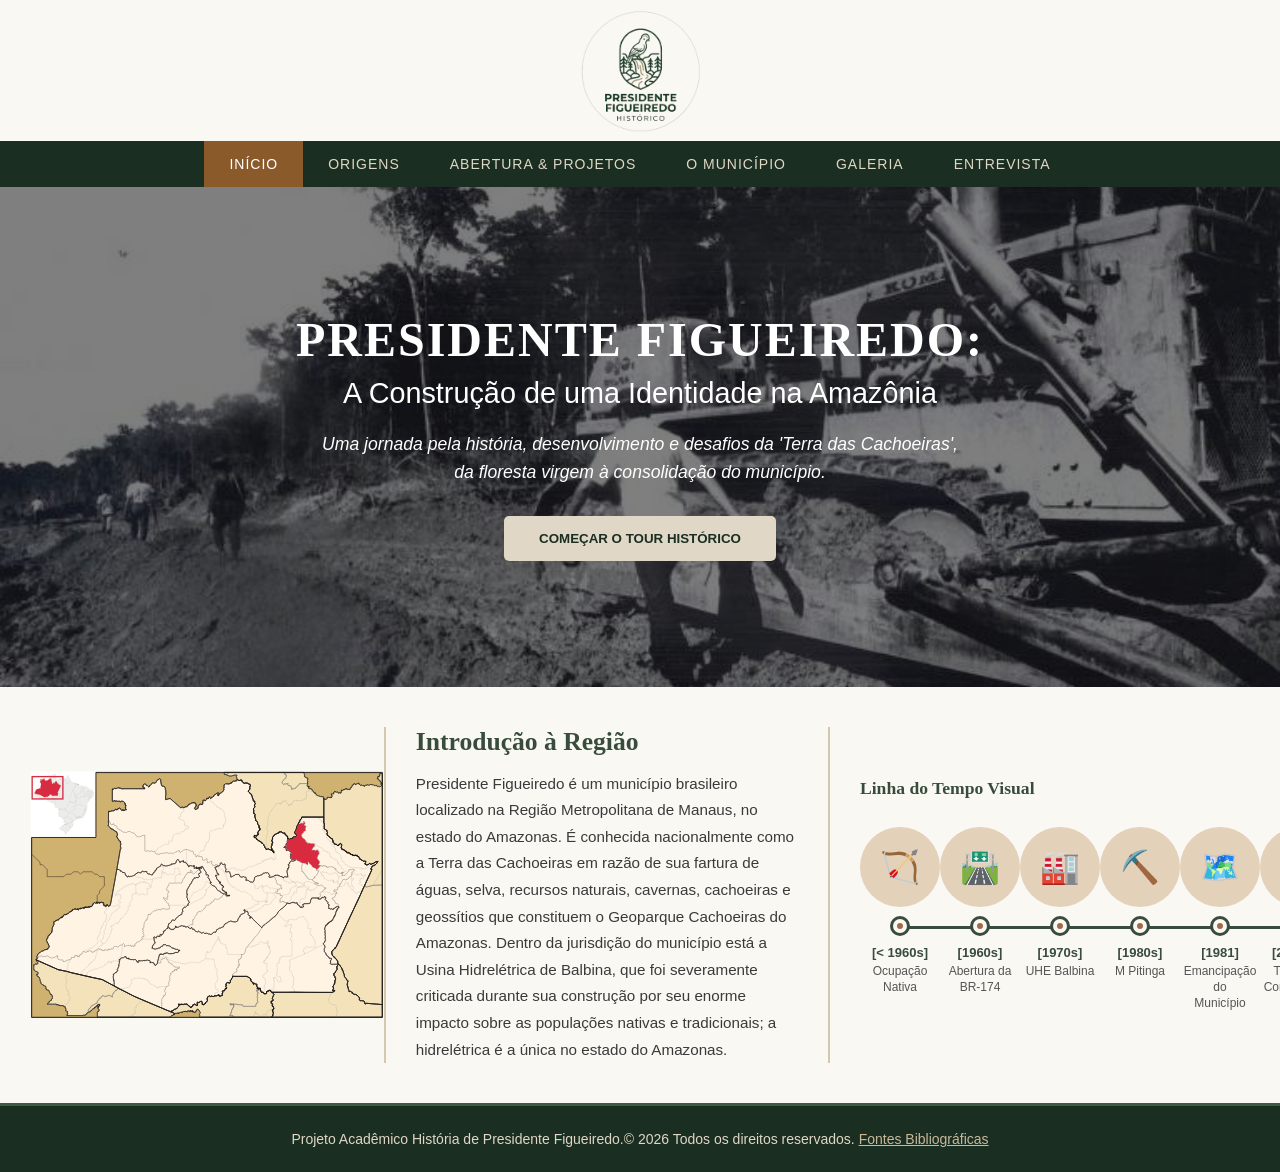
==== commit af96b2ee: "Refactor navigation links in index.html Updated navigation links to remove leading slashes and comme" ====
--- a/index.html
+++ b/index.html
@@ -5,7 +5,7 @@
     <meta name="viewport" content="width=device-width, initial-scale=1.0">
     <title>PF Histórico</title>
     <link rel="icon" type="logo" href="/img/galo,logomini.png">
-    <link rel="stylesheet" href="/css/style.css">
+    <link rel="stylesheet" href="css/style.css">
 </head>
 <body>
     
@@ -28,12 +28,12 @@
     <nav class="barra-navegacao">
         <ul class="links-paginas">
             <li><a class="active" href="#">INÍCIO</a></li>
-            <li><a href="/pages/origens.html">ORIGENS</a></li>
-            <li><a href="/pages/abertura_projetos.html">ABERTURA & PROJETOS</a></li>
-            <li><a href="/pages/municipio.html">O MUNICÍPIO</a></li>
-            <li><a href="/pages/galeria.html">GALERIA</a></li>
-            <li><a href="/pages/entrevista.html">ENTREVISTA</a></li>
-            <li><a href="#">NOSSO TIME</a></li>
+            <li><a href="pages/origens.html">ORIGENS</a></li>
+            <li><a href="pages/abertura_projetos.html">ABERTURA & PROJETOS</a></li>
+            <li><a href="pages/municipio.html">O MUNICÍPIO</a></li>
+            <li><a href="pages/galeria.html">GALERIA</a></li>
+            <li><a href="pages/entrevista.html">ENTREVISTA</a></li>
+            <!--<li><a href="#">NOSSO TIME</a></li>-->
         </ul>
     </nav>
 
